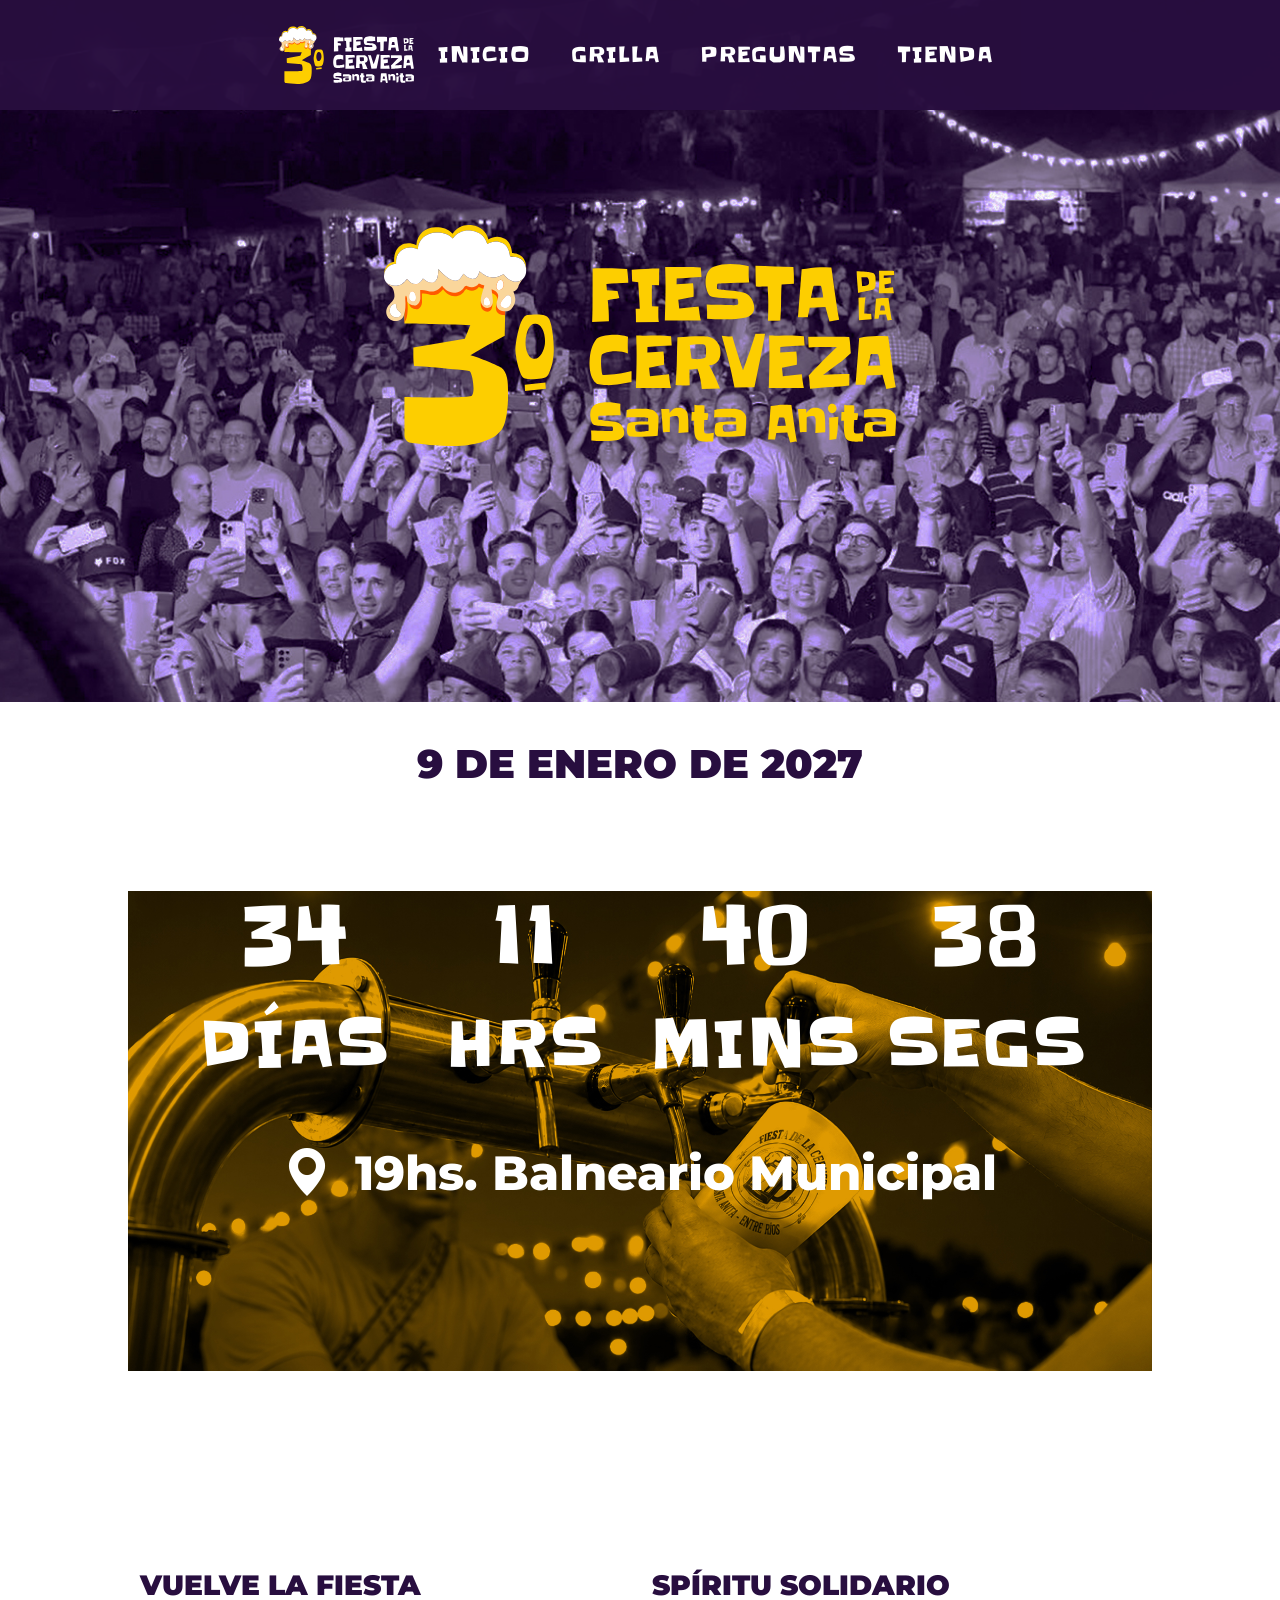
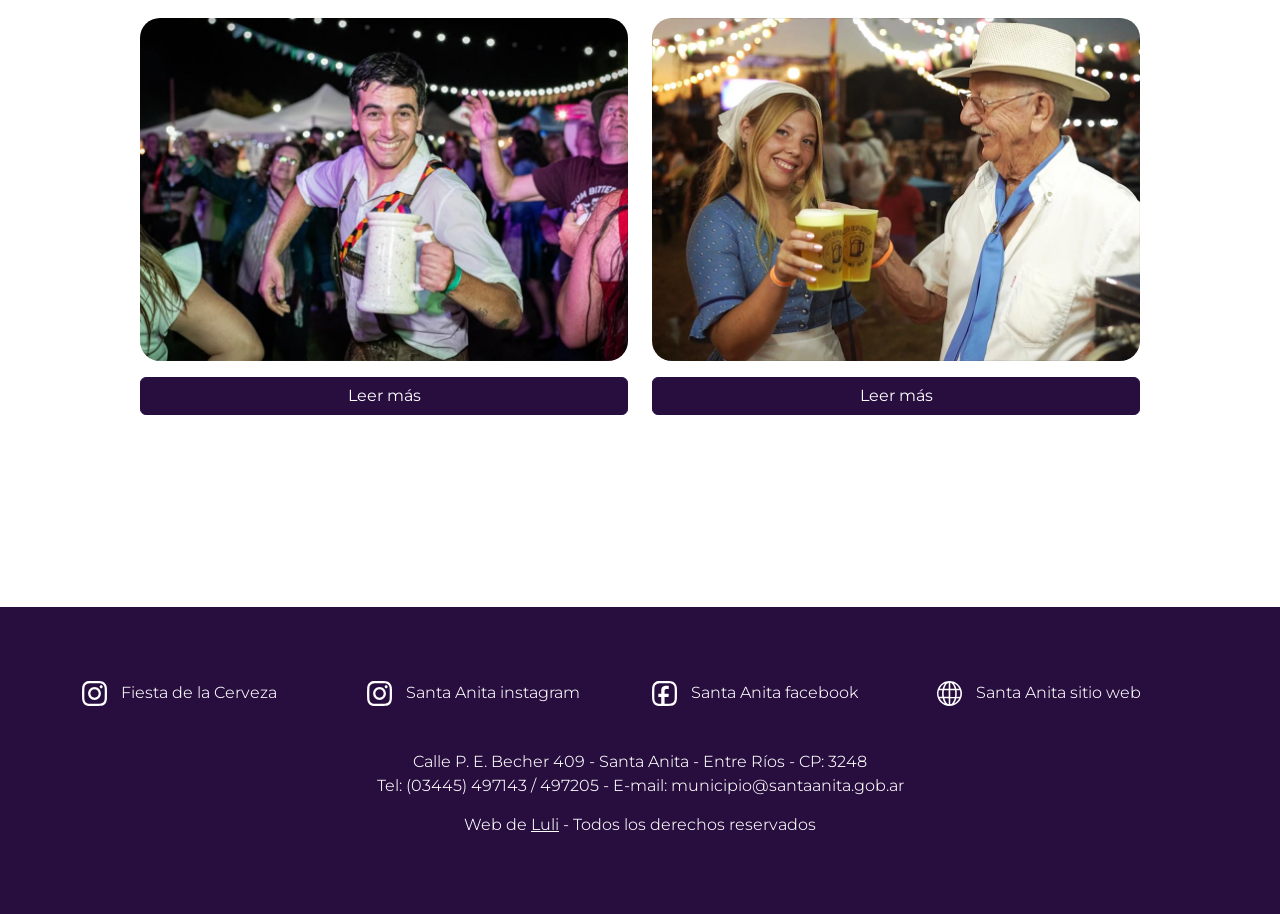
==== index.html @ 079d8801 "aaa" ====
<!DOCTYPE html>
<html lang="en">

<head>
    <meta charset="UTF-8">
    <meta name="viewport" content="width=device-width, initial-scale=1.0">
    <title>evento</title>

    <link href="https://cdn.jsdelivr.net/npm/bootstrap@5.0.2/dist/css/bootstrap.min.css" rel="stylesheet"
        integrity="sha384-EVSTQN3/azprG1Anm3QDgpJLIm9Nao0Yz1ztcQTwFspd3yD65VohhpuuCOmLASjC" crossorigin="anonymous">
    <link rel="stylesheet" href="https://cdn.jsdelivr.net/npm/bootstrap-icons@1.13.1/font/bootstrap-icons.min.css">

    <link rel="icon" href="./imagenes/3_cerveza.svg"> <!-- FAVICON -->
    <link rel="stylesheet" href="./global.css">
    <link rel="stylesheet" href="./index.css">

</head>

<body>
    <header>
        <nav class="navbar navbar-expand-lg">
            <div class="container">
                <!-- Logo -->
                <a class="navbar-brand" href="./index.html">
                    <img src="./imagenes/logo_mixto.svg" alt="Logo" width="135" class="img-fluid"></a>

                <!-- Botón hamburguesa -->
                <button class="navbar-toggler border-0 shadow-none" type="button" data-bs-toggle="collapse"
                    data-bs-target="#menuPrincipal" aria-controls="menuPrincipal" aria-expanded="false"
                    aria-label="Toggle navigation">
                    <i class="bi bi-list"></i>
                </button>

                <!-- Menú -->
                <div class="collapse navbar-collapse justify-content-end" id="menuPrincipal">
                    <ul class="navbar-nav gap-lg-4">
                        <li class="nav-item">
                            <a class="nav-link" href="./index.html">INICIO</a>
                        </li>
                        <li class="nav-item">
                            <a class="nav-link" href="./grilla.html">GRILLA</a>
                        </li>
                        <li class="nav-item">
                            <a class="nav-link" href="./preguntas.html">PREGUNTAS</a>
                        </li>
                        <li class="nav-item">
                            <a class="nav-link" href="./tienda.html">TIENDA</a>
                        </li>
                    </ul>
                </div>
            </div>
        </nav>
    </header>















    <!-- 


    <header>
        <a href="./index.html"><img width="135px" src="./imagenes/logo_mixto.svg" alt="logo"></a>
        <nav>
            <a href="./index.html">INICIO</a>
            <a href="./grilla.html">GRILLA</a>
            <a href="./preguntas.html">PREGUNTAS</a>
            <a href="./tienda.html">TIENDA</a>
        </nav>
    </header> -->

    <!-- ------------------------------------------------------------------------------ -->
    <!-- ------------------------------------------------------------------------------ -->

    <div class="hero"></div>
    <main>
        <img class="heroimg" src="./imagenes/logo_amarillo.svg" alt="logo">
        <h1 style="margin-bottom: 10%;">9 DE ENERO DE 2027</h1>


        <!-- ------------------------------------------------------------------------------ -->
        <img id="imgCuenta" src="./imagenes/amarillas/canillas_a.jpg" alt="canillas de cerveza">


        <!--         <div id="cuenta">
            <script>
                var countDownDate = new Date("Jan 9, 2027 19:00:00").getTime();
                // Update the count down every 1 second
                var x = setInterval(function () {
                    // Get today's date and time
                    var now = new Date().getTime();
                    // Find the distance between now and the count down date
                    var distance = countDownDate - now;

                    // Time calculations for days, hours, minutes and seconds
                    var days = Math.floor(distance / (1000 * 60 * 60 * 24));
                    var hours = Math.floor((distance % (1000 * 60 * 60 * 24)) / (1000 * 60 * 60));
                    var minutes = Math.floor((distance % (1000 * 60 * 60)) / (1000 * 60));
                    var seconds = Math.floor((distance % (1000 * 60)) / 1000);

                    // Display the result in the element with id="cuenta"
                    document.getElementById("cuenta").innerHTML =
    `<span>${days}</span>
     <span>${hours}</span>
     <span>${minutes}</span>
     <span>${seconds}</span>`;
                    /*                 document.getElementById("cuenta").innerHTML = days + " DÍAS" + hours + " HS"
                                        + minutes + " MINS" + seconds + " SEGS"; */

                    // If the count down is finished, write some text
                    if (distance < 0) {
                        clearInterval(x);
                        document.getElementById("cuenta").innerHTML = "TERMINÓ LA CUENTA REGRESIVA";
                    }
                }, 1000);
            </script>
        </div> -->
        <!--         <p id="dias">DÍAS HS MINS SEGS</p> -->
        <div id="cuenta"></div>

        <div id="dias">
            <span>DÍAS</span>
            <span>HRS</span>
            <span>MINS</span>
            <span>SEGS</span>
        </div>

        <script>
            var countDownDate = new Date("Jan 9, 2027 19:00:00").getTime();

            var x = setInterval(function () {

                var now = new Date().getTime();
                var distance = countDownDate - now;

                var days = Math.floor(distance / (1000 * 60 * 60 * 24));
                var hours = Math.floor((distance % (1000 * 60 * 60 * 24)) / (1000 * 60 * 60));
                var minutes = Math.floor((distance % (1000 * 60 * 60)) / (1000 * 60));
                var seconds = Math.floor((distance % (1000 * 60)) / 1000);

                document.getElementById("cuenta").innerHTML = `
            <span>${days}</span>
            <span>${hours}</span>
            <span>${minutes}</span>
            <span>${seconds}</span>
        `;

                if (distance < 0) {
                    clearInterval(x);
                    document.getElementById("cuenta").innerHTML =
                        "TERMINÓ LA CUENTA REGRESIVA";
                }

            }, 1000);
        </script>


        <div id="ubi"><a href="./preguntas.html"> <i class="bi bi-geo-alt-fill" width="50vw"
                    style="margin-right:10px;"></i>
                19hs. Balneario Municipal</a></div>

        <!-- ------------------------------------------------------------------------------ -->
        <section class="container" style="margin-top: 40vh;">
            <div class="row  justify-content-between">

                <div class="col-md-6">
                    <h3>VUELVE LA FIESTA</h3>
                    <div class="mt-3">
                        <img class="img-fluid" src="./imagenes/hombreChop.jpg" alt="señor con un chop">
                        <button type="button" class="btn btn-primary w-100 mt-3" data-bs-toggle="collapse"
                            data-bs-target="#texto">
                            Leer más
                        </button>
                        <div id="texto" class="collapse mt-3">
                            <p>Un evento que combinará artistas con variada gastronomía, paseo emprendedor,
                                actividades para niños y diferentes atractivos durante el día.
                                El evento contará también con la presencia de cerveceros artesanales de la región.
                                El público podrá disfrutar de una destacada grilla artística en una
                                velada que combinará música en vivo y tradición cervecera.</p>
                            <p>¡Vuelve por 3er año consecutivo una fiesta bien Alemana!</p>
                        </div>
                    </div>
                </div>


                <div class="col-md-6">
                    <h3>SPÍRITU SOLIDARIO</h3>
                    <div class="mt-3">
                        <img class="img-fluid" src="./imagenes/SantaAnitaCerveza.jpg" alt="familia feliz">
                        <button type="button" class="btn btn-primary w-100 mt-3" data-bs-toggle="collapse"
                            data-bs-target="#texto2">
                            Leer más
                        </button>
                        <div id="texto2" class="collapse mt-3">
                            <p>La venta de comidas y la cantina es a beneficio de las instituciones sin fines de lucro
                                de nuestro pueblo, las cuales se unen para trabajar juntos en cada evento.</p>
                            <p> Con cada compra vas a estar ayudando al Hogar, a los Bomberos Voluntarios, al
                                Centro Deportivo y a la comisión Fiesta de la Trilla. Además, el Paseo Emprendedor y
                                el sector de juegos también son parte del trabajo conjunto que el municipio realiza con
                                los emprendedores.</p>
                        </div>
                    </div>
                </div>

            </div>
        </section>


    </main>

    <!-- ------------------------------------------------------------------------------ -->
    <!-- ------------------------------------------------------------------------------ -->
    <footer>
        <div class="container mt-5">
            <div class="row  justify-content-between">
                <div class="col-md-3">
                    <a target="_blank"
                        href="https://www.instagram.com/fiestadelacerveza_santaanita?utm_source=ig_web_button_share_sheet&igsh=ZDNlZDc0MzIxNw==">
                        <img src="./icons/icon logo instagram.svg" width="25px" style="margin-right:10px;" alt="">
                        Fiesta de la Cerveza</a>
                </div>
                <div class="col-md-3">
                    <a target="_blank"
                        href="https://www.instagram.com/muni.santa.anita?utm_source=ig_web_button_share_sheet&igsh=ZDNlZDc0MzIxNw==">
                        <img src="./icons/icon logo instagram.svg" width="25px" style="margin-right:10px;" alt=""> Santa
                        Anita instagram</a>
                </div>
                <div class="col-md-3">
                    <a target="_blank"
                        href="https://www.facebook.com/people/Municipio-de-Santa-Anita/100064312250298/#"> <img
                            src="./icons/icon logo facebook.svg" width="25px" style="margin-right:10px;" alt="">
                        Santa Anita facebook</a>
                </div>
                <div class="col-md-3">
                    <a target="_blank" href="https://santaanita.gob.ar/inicio/principal"> <img
                            src="./icons/icon logo web.svg" width="25px" style="margin-right:10px;" alt=""> Santa
                        Anita sitio web</a>
                </div>
            </div>
        </div>

        <div class="container mt-5 mb-5">
            <div class="row  justify-content-between">
                <div class="col-md-12">
                    <p>Calle P. E. Becher 409 - Santa Anita - Entre Ríos - CP: 3248</p>
                    <p>Tel: (03445) 497143 / 497205 - E-mail: municipio@santaanita.gob.ar</p>

                    <p style="margin-top: 2%;">Web de <a target="_blank" style="text-decoration:underline;"
                            href="https://www.instagram.com/luli.u.png?utm_source=ig_web_button_share_sheet&igsh=ZDNlZDc0MzIxNw==">Luli</a>
                        - Todos los derechos reservados</p>
                </div>
            </div>
        </div>
    </footer>

    <script src="https://cdn.jsdelivr.net/npm/bootstrap@5.0.2/dist/js/bootstrap.bundle.min.js"
        integrity="sha384-MrcW6ZMFYlzcLA8Nl+NtUVF0sA7MsXsP1UyJoMp4YLEuNSfAP+JcXn/tWtIaxVXM"
        crossorigin="anonymous"></script>
</body>

</html>
---- global.css ----
/* 
9pt = 12px = 0.75rem
10.5pt = 14px = 0.875rem
12pt = 16px = 1rem
13.5pt = 18px = 1.125rem
15pt = 20px = 1.25rem
18pt = 24px = 1.5rem
24pt = 32px = 2rem
30pt = 40px = 2.5rem
 */

@font-face {
    font-family: 'Slackey';
    src: url(./Slackey-Regular.ttf);
}

@font-face {
    font-family: 'Montserrat';
    src: url(./Montserrat-VariableFont_wght.ttf);
}



* {
    padding: 0;
    margin: 0 auto;
    scroll-behavior: smooth;
}

body {
    background-color: #ffffff;
    background-blend-mode: darken;
    color: #280e3f;
    font-family: "Montserrat", sans-serif;
    font-optical-sizing: auto;
    font-weight: 350;
    font-style: normal;
    margin: 0;
    padding: 0;
}


/* ------------------------------------------------------------------------------------------- */
header {
    position: fixed;
    top: 0;
    left: 0;
    width: 100%;
    z-index: 1000;
    padding: 1% 0%;
    background-color: rgb(40, 14, 63, 0.98);
    display: flex;
    justify-content: space-between;


    img {
        border-radius: 0;
    }
}

.nav-link {
    color: #ffffff;
    font-size: 2rem;
    font-family: "Slackey", sans-serif;
    letter-spacing: 1px;
    font-size: 1.3rem;
    font-weight: 500;
    display: flex;
    justify-content: space-between;
    width: 100%;
}

.nav-link:hover {
    color: #fdce00;
    transform: translateY(-3px);
    transition: all 0.5s ease-in-out;
    cursor: hand;
}




a {
    text-decoration: none;
    color: #ffffff;
}

a:hover {
    color: #fdce00;
    transform: translateY(-3px);
    transition: all 0.5s ease-in-out;
    cursor: hand;
}

/* ------------------------------------------------------------------------------------------- */

main {
    margin: 0% 10%;
    font-size: 1.3rem;
    margin-top: 25vh;
}

@media screen {
    
}



.contenedor {
    display: flex;
    column-gap: 5%;
    justify-content: flex-start;
    align-items: flex-start;
    justify-content: space-between;
    align-items: start;
    margin: 10% 0%;
}

.contenido {
    width: 47%;
}

i {
    color: #ffffff;
    /* icons */
}

img {
    border-radius: 20px;
}



/* ------------------------------------------------------------------------------------------- */
/* CON AYUDA DE CHAT GPT */
h1 {
    font-size: 2.5rem;
    font-weight: 900;
    text-align: center;
    animation: estira 3s ease-in-out 0.8s 1 forwards;
}

@keyframes estira {
    0% {
        letter-spacing: 0vw;
    }

    50% {
        letter-spacing: 2.5vw;
        filter: blur(3px);
    }

    100% {
        letter-spacing: 0vw;
    }
}

h1:hover {
    animation: estiraHover 3s ease-in-out 1 forwards;
}

@keyframes estiraHover {
    0% {
        letter-spacing: 0vw;
    }

    50% {
        letter-spacing: 2.5vw;
        filter: blur(3px);
    }

    100% {
        letter-spacing: 0vw;
    }
}

/* ------------------------------------------------------------------------------------------- */

h2 {
    text-transform: uppercase;
    font-size: 2rem;
    font-weight: 900;
}

h3 {
    text-transform: uppercase;
    font-size: 1.75rem;
    font-weight: 900;
}



.hero {
    height: 78vh;

    background-image: url(./imagenes/fotoFiesta4.jpg);
    background-size: cover;
    background-position: center top;
    background-repeat: no-repeat;
    background-attachment: fixed;
    margin-bottom: 3%;
}



.heroimg {
    border-radius: 0%;
    position: absolute;
    top: 25vh;
    z-index: 900;
    width: 40vw;
    display: flex;
    margin: 0% 20%;
    filter: drop-shadow(0 10px 20px rgba(21, 6, 36, 0.99));

    -webkit-animation: heroimg 1s cubic-bezier(0.250, 0.460, 0.450, 0.940) both;
    animation: heroimg 1s cubic-bezier(0.250, 0.460, 0.450, 0.940) both;
}

/* ----------------------------------------------
 * Generated by Animista 
 * ----------------------------------------
 * animation scale-down-center
 * ----------------------------------------
 */
@-webkit-keyframes heroimg {
    0% {
        -webkit-transform: scale(2);
        transform: scale(2);
        opacity: 0;
        filter: blur(50px);
    }

    100% {
        -webkit-transform: scale(1);
        transform: scale(1);
        opacity: 1;
        filter: blur(0px);
    }
}

@keyframes heroimg {
    0% {
        -webkit-transform: scale(2);
        transform: scal(2);
        opacity: 0;
        filter: blur(50px);
    }

    100% {
        -webkit-transform: scale(1);
        transform: scale(1);
        opacity: 1;
        filter: blur(0px);
    }
}






:root {
    --bs-blue: #0d6efd;
    --bs-indigo: #6610f2;
    --bs-purple: #6f42c1;
    --bs-pink: #d63384;
    --bs-red: #dc3545;
    --bs-orange: #fd7e14;
    --bs-yellow: #ffc107;
    --bs-green: #198754;
    --bs-teal: #20c997;
    --bs-cyan: #0dcaf0;
    --bs-white: #fff;
    --bs-gray: #280e3f;
    --bs-gray-dark: #280e3f;
    --bs-primary: #280e3f;
    --bs-secondary: #280e3f;
    --bs-success: #198754;
    --bs-info: #0dcaf0;
    --bs-warning: #ffc107;
    --bs-danger: #dc3545;
    --bs-light: #f8f9fa;
    --bs-dark: #280e3f;
}


/* ------------------------------------------------------------------------------------------- */
footer {
    margin-top: 15%;
    padding: 2% 0%;
    background-color: #280e3f;
    color: #ffffff;
    font-size: 1rem;

    img {
        border-radius: 0;
    }

    p {
        text-align: center;
        line-height: 1;
        margin-bottom: 0.5rem;
    }
}



/* ------------------------------------------------------------------------------------------- */

/* -------------------------------------  MEDIA QUERY  --------------------------------------- */

/* ------------------------------------------------------------------------------------------- */


@media (max-width:480px) {
    h1 {
        font-size: 1rem;
    }

    main {
        margin: 0% 5%;
    }

    .heroimg {
        width: 70vw;
        margin: 0%;
    }

    .hero {
        margin-bottom: 5%;
    }

    .contenido {
        width: 100%;
    }

    .contenedor {
        display: block;
    }
}
---- index.css ----
header {
    margin: 0%;
}

main {
    margin-top: 0vh;
}


.btn {
    color: #ffffff;
    background-color: #280e3f;
}

.btn-primary {
    color: #ffffff;
    background-color: #280e3f;
    border-color: #280e3f;
}

/* 

#cuenta {
    z-index: 1000;
    display: flex;
    justify-content: center;
    margin-top: -50vh;
    font-weight: 500;
    font-family: "Slackey", sans-serif;
    letter-spacing: 1px;
        word-spacing: 200%;
    font-size: 4rem;
    color: #ffffff;
}

#dias {
    z-index: 1000;
    display: flex;
    justify-content: center;
    font-weight: 500;
    font-family: "Slackey", sans-serif;
    letter-spacing: 1px;
    font-size: 4rem;
    color: #ffffff;
    word-spacing: 100%;
}
 */
#cuenta,
#dias {
    width: 90%;
    margin: 0 auto;
    display: flex;
    justify-content: space-evenly;
    text-align: center;
    color: white;
    z-index: 1000;
}

#cuenta {
    margin-top: -55vh;
    font-family: "Slackey", sans-serif;
    font-size: 5rem;
    letter-spacing: 1px;
}

#dias {
    font-family: "Slackey", sans-serif;
    font-size: 4rem;
    letter-spacing: 1px;
}

#cuenta span,
#dias span {
    width: 25%;
    display: inline-block;
    text-align: center;
}





#ubi {
    margin-top: 5vh;
    z-index: 1000;
    display: flex;
    font-size: 3rem;
    font-weight: 800;
    color: #ffffff;
}

#ubi a:hover {
    color: #ffffff;
    transform: translateY(0px);
    transition: all 0.5s ease-in-out;
    cursor: hand;

    filter: drop-shadow(0 0 3px #fdad00) drop-shadow(0 0 7px #fdad00);
}







#imgCuenta {
    z-index: 900;

    margin: 0% 0%;
    width: 80vw;
    border-radius: 0%;
}
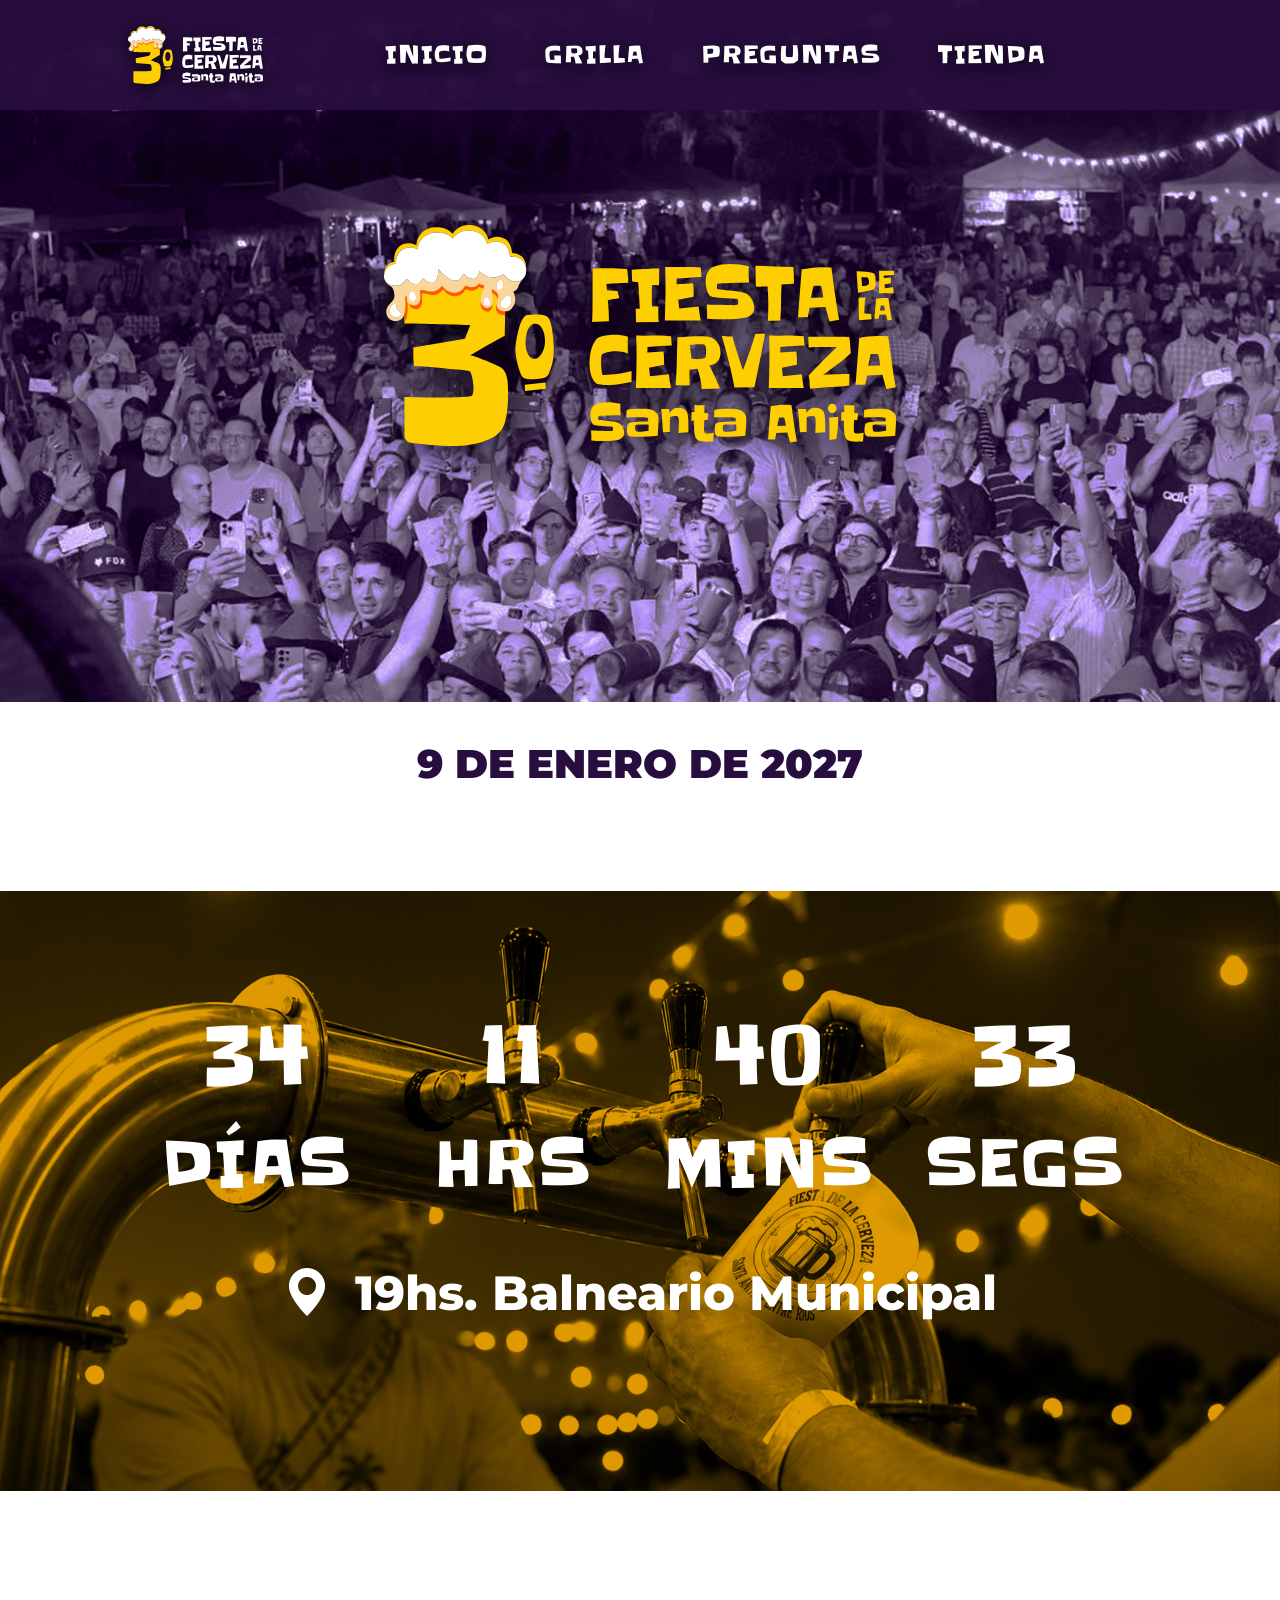
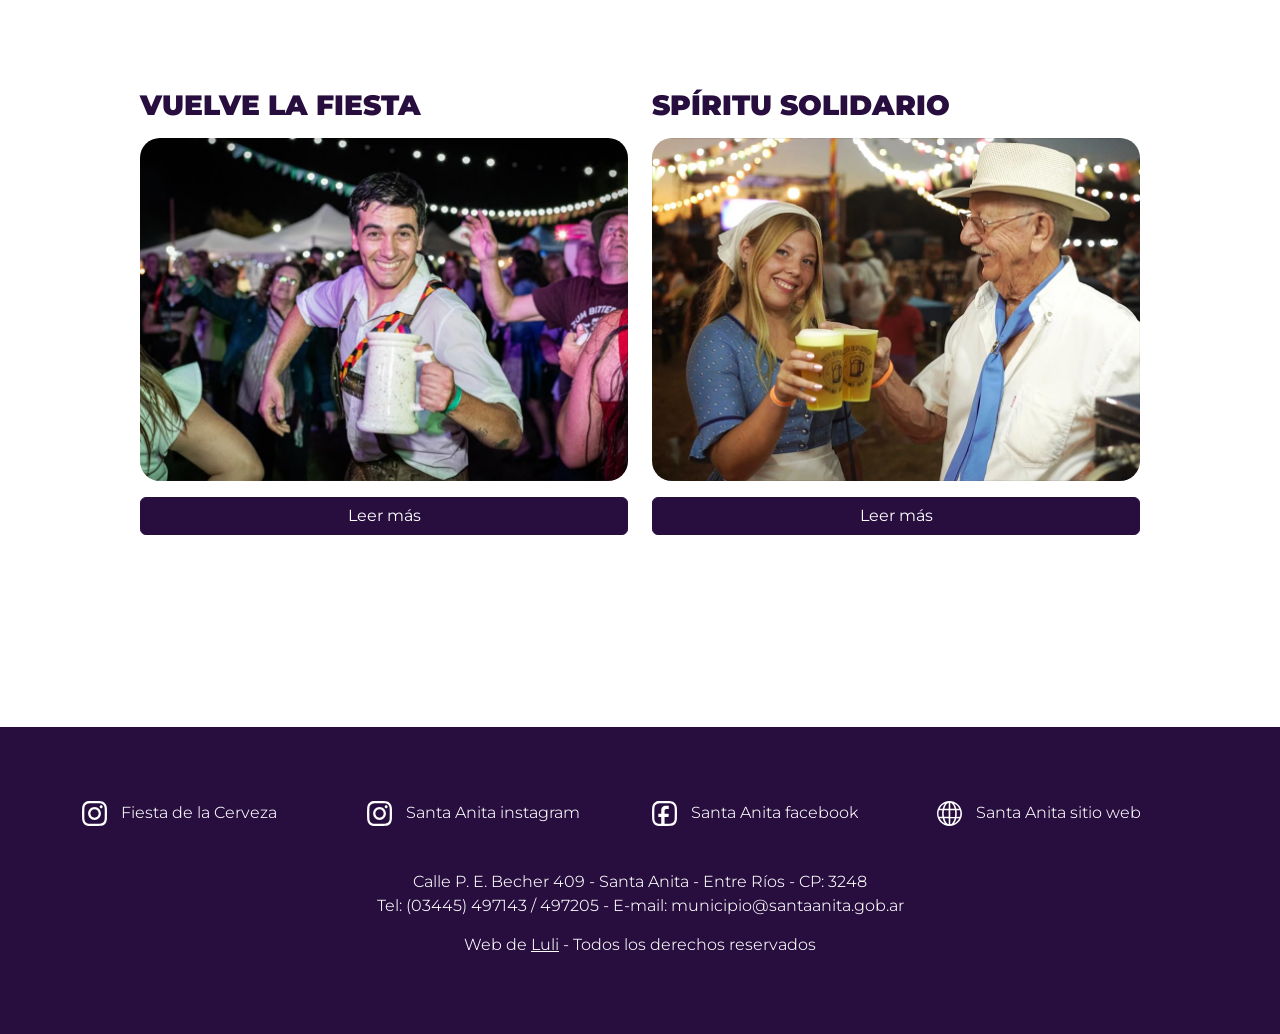
==== commit 9d5d2063: "AA" ====
--- a/index.html
+++ b/index.html
@@ -19,10 +19,11 @@
 <body>
     <header>
         <nav class="navbar navbar-expand-lg">
-            <div class="container">
+            <div class="container-fluid">
                 <!-- Logo -->
                 <a class="navbar-brand" href="./index.html">
-                    <img src="./imagenes/logo_mixto.svg" alt="Logo" width="135" class="img-fluid"></a>
+                    <img src="./imagenes/logo_mixto.svg" alt="Logo" width="135" class="img-fluid">
+                </a>
 
                 <!-- Botón hamburguesa -->
                 <button class="navbar-toggler border-0 shadow-none" type="button" data-bs-toggle="collapse"
@@ -33,7 +34,7 @@
 
                 <!-- Menú -->
                 <div class="collapse navbar-collapse justify-content-end" id="menuPrincipal">
-                    <ul class="navbar-nav gap-lg-4">
+                    <ul class="navbar-nav">
                         <li class="nav-item">
                             <a class="nav-link" href="./index.html">INICIO</a>
                         </li>
@@ -51,6 +52,42 @@
             </div>
         </nav>
     </header>
+
+
+    <!--     <header>
+        <nav class="navbar navbar-expand-lg">
+            <div class="container-fluid">
+                 Logo 
+                <a class="navbar-brand" href="./index.html">
+                    <img src="./imagenes/logo_mixto.svg" alt="Logo" width="135" class="img-fluid"></a>
+
+                Botón hamburguesa
+                <button class="navbar-toggler border-0 shadow-none" type="button" data-bs-toggle="collapse"
+                    data-bs-target="#menuPrincipal" aria-controls="menuPrincipal" aria-expanded="false"
+                    aria-label="Toggle navigation">
+                    <i class="bi bi-list"></i>
+                </button>
+
+                 Menú 
+                <div class="collapse navbar-collapse justify-content-end" id="menuPrincipal">
+                    <ul class="navbar-nav gap-lg-4">
+                        <li class="nav-item">
+                            <a class="nav-link" href="./index.html">INICIO</a>
+                        </li>
+                        <li class="nav-item">
+                            <a class="nav-link" href="./grilla.html">GRILLA</a>
+                        </li>
+                        <li class="nav-item">
+                            <a class="nav-link" href="./preguntas.html">PREGUNTAS</a>
+                        </li>
+                        <li class="nav-item">
+                            <a class="nav-link" href="./tienda.html">TIENDA</a>
+                        </li>
+                    </ul>
+                </div>
+            </div>
+        </nav>
+    </header> -->
 
 
 
--- a/global.css
+++ b/global.css
@@ -20,6 +20,11 @@
 }
 
 
+main {
+    margin: 0% 10%;
+    font-size: 1.3rem;
+}
+
 
 * {
     padding: 0;
@@ -47,35 +52,45 @@
     left: 0;
     width: 100%;
     z-index: 1000;
-    padding: 1% 0%;
+    padding: 1% 10%;
     background-color: rgb(40, 14, 63, 0.98);
+}
+
+.container-fluid {
+    margin: 0; /* sin margen propio, ya lo da el header */
+    padding: 0;
+    width: 100%;
+    max-width: 100%;
+}
+
+
+.navbar-brand img {
+    border-radius: 0;
+    filter: drop-shadow(0 5px 10px rgb(8, 2, 14));
+}
+
+.navbar-nav {
     display: flex;
-    justify-content: space-between;
-
-
-    img {
-        border-radius: 0;
-    }
+    align-items: center;
+    gap: 2.5rem;
 }
 
 .nav-link {
     color: #ffffff;
-    font-size: 2rem;
     font-family: "Slackey", sans-serif;
+    filter: drop-shadow(0 5px 10px rgb(8, 2, 14));
     letter-spacing: 1px;
-    font-size: 1.3rem;
+    font-size: 1.5rem;
     font-weight: 500;
-    display: flex;
-    justify-content: space-between;
-    width: 100%;
 }
 
 .nav-link:hover {
     color: #fdce00;
     transform: translateY(-3px);
     transition: all 0.5s ease-in-out;
-    cursor: hand;
-}
+    cursor: pointer;
+}
+
 
 
 
@@ -93,16 +108,6 @@
 }
 
 /* ------------------------------------------------------------------------------------------- */
-
-main {
-    margin: 0% 10%;
-    font-size: 1.3rem;
-    margin-top: 25vh;
-}
-
-@media screen {
-    
-}
 
 
 
@@ -180,6 +185,7 @@
     text-transform: uppercase;
     font-size: 2rem;
     font-weight: 900;
+    margin-top: 25vh;
 }
 
 h3 {
@@ -207,11 +213,9 @@
     border-radius: 0%;
     position: absolute;
     top: 25vh;
-    z-index: 900;
+    z-index: 800;
     width: 40vw;
-    display: flex;
     margin: 0% 20%;
-    filter: drop-shadow(0 10px 20px rgba(21, 6, 36, 0.99));
 
     -webkit-animation: heroimg 1s cubic-bezier(0.250, 0.460, 0.450, 0.940) both;
     animation: heroimg 1s cubic-bezier(0.250, 0.460, 0.450, 0.940) both;
@@ -235,14 +239,14 @@
         -webkit-transform: scale(1);
         transform: scale(1);
         opacity: 1;
-        filter: blur(0px);
+        filter: blur(0px) drop-shadow(0 10px 20px rgb(8, 2, 14));
     }
 }
 
 @keyframes heroimg {
     0% {
         -webkit-transform: scale(2);
-        transform: scal(2);
+        transform: scale(2);
         opacity: 0;
         filter: blur(50px);
     }
@@ -251,11 +255,9 @@
         -webkit-transform: scale(1);
         transform: scale(1);
         opacity: 1;
-        filter: blur(0px);
-    }
-}
-
-
+        filter: blur(0px) drop-shadow(0 10px 20px rgb(8, 2, 14));
+    }
+}
 
 
 
--- a/index.css
+++ b/index.css
@@ -47,7 +47,6 @@
  */
 #cuenta,
 #dias {
-    width: 90%;
     margin: 0 auto;
     display: flex;
     justify-content: space-evenly;
@@ -102,12 +101,33 @@
 
 
 
-
-
 #imgCuenta {
     z-index: 900;
+    max-width: 100vw;
+    margin-left: calc(50% - 50vw) !important;
+    margin-right: calc(50% - 50vw) !important;
+    margin-top: 0;
+    margin-bottom: 0;
+    border-radius: 0;
+    display: block;
 
-    margin: 0% 0%;
-    width: 80vw;
-    border-radius: 0%;
+    overflow-x: hidden;
+}
+
+.btnbtn-primary:hover {
+    box-shadow: inset 0 0 0 .25rem rgb(253, 173, 0, .3);
+}
+
+.btn-primary[aria-expanded="true"] {
+    color: #ffffff;
+    background-color: #fdad00;
+    border-color: #fdad00;
+}
+
+.btn-check:focus+.btn-primary,
+.btn-primary:focus {
+    color: #ffffff;
+    background-color: #fdad00;
+    border-color: #fdad00;
+    box-shadow: 0 0 0 .25rem rgb(253, 173, 0, .3);
 }
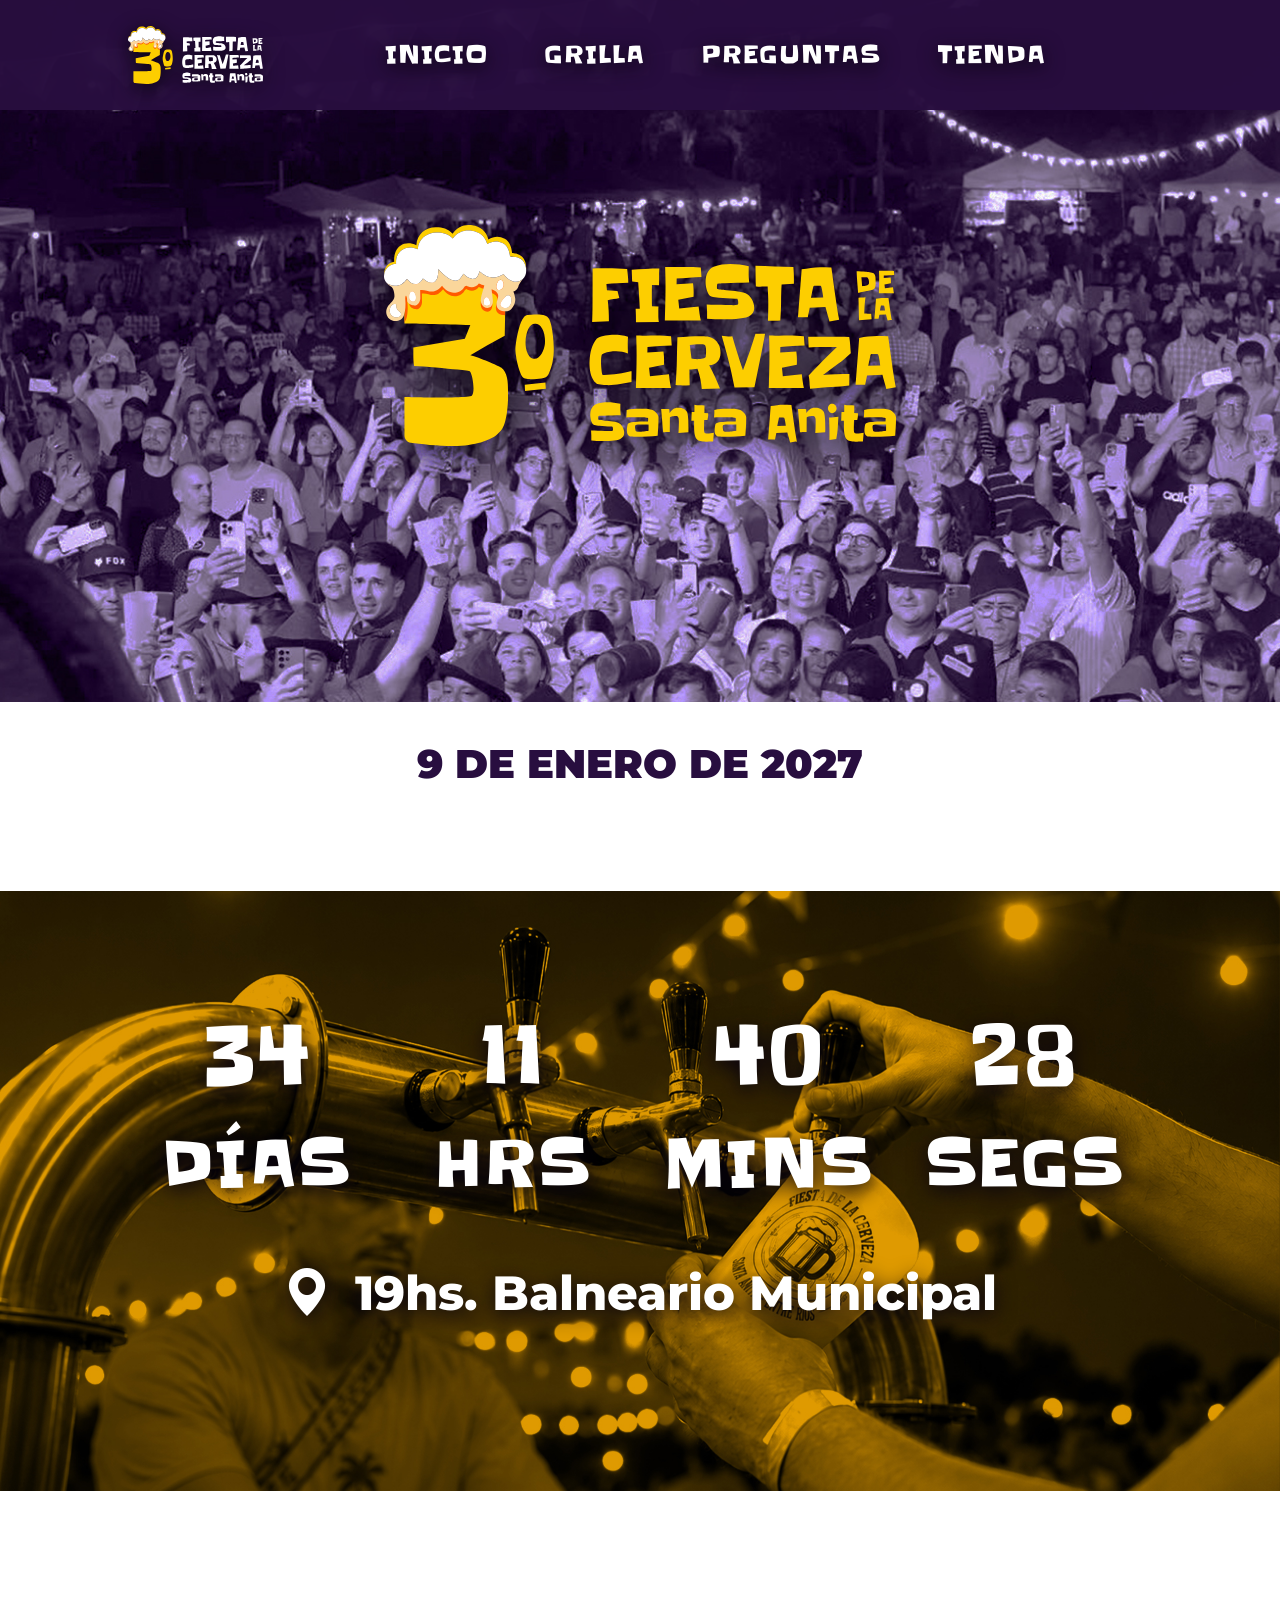
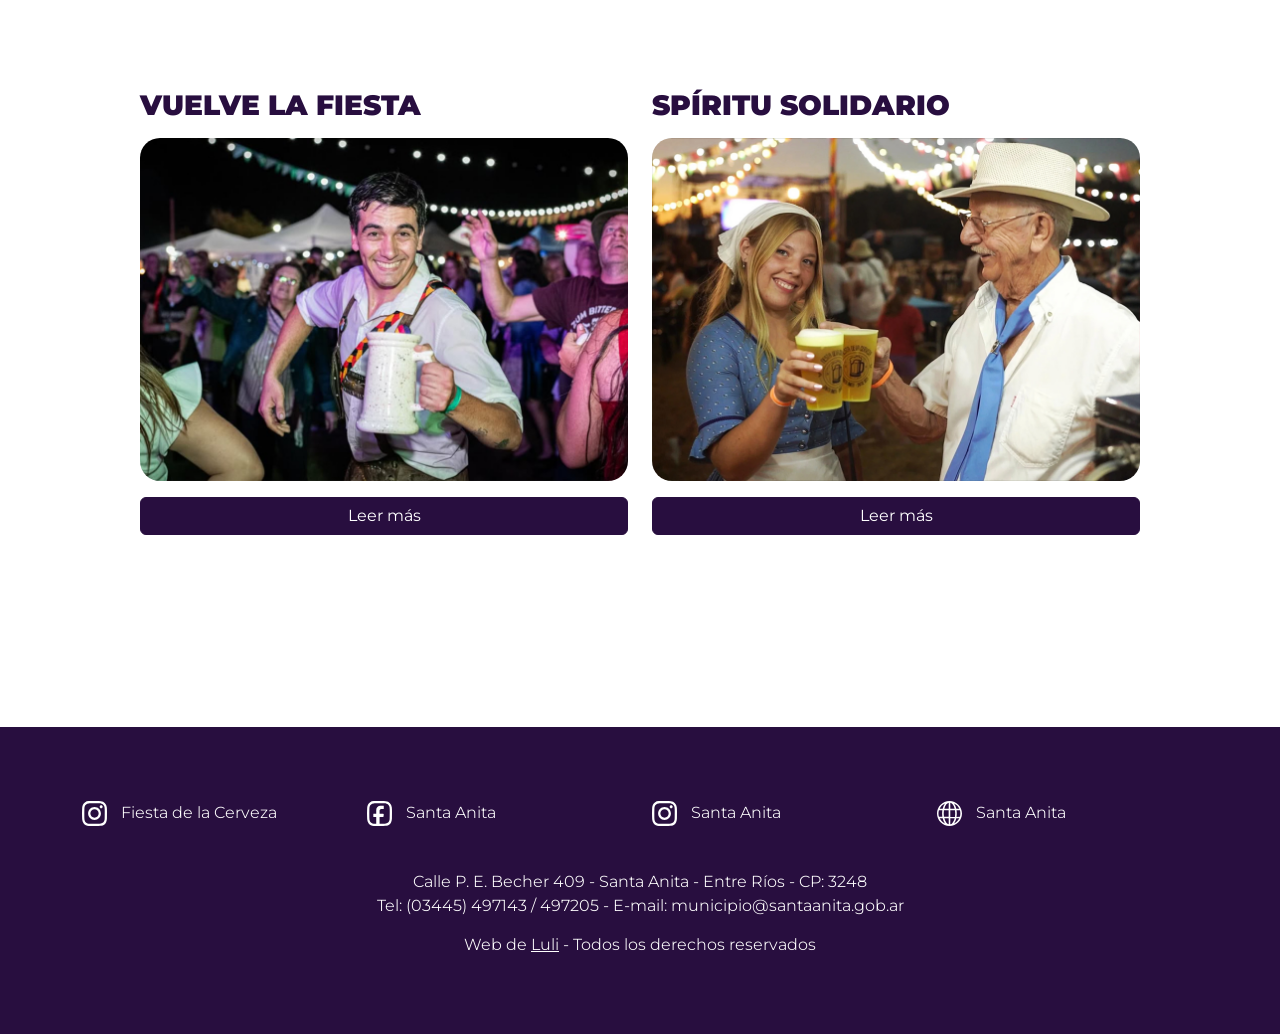
==== commit b0c18f3a: "AA" ====
--- a/index.html
+++ b/index.html
@@ -52,69 +52,6 @@
             </div>
         </nav>
     </header>
-
-
-    <!--     <header>
-        <nav class="navbar navbar-expand-lg">
-            <div class="container-fluid">
-                 Logo 
-                <a class="navbar-brand" href="./index.html">
-                    <img src="./imagenes/logo_mixto.svg" alt="Logo" width="135" class="img-fluid"></a>
-
-                Botón hamburguesa
-                <button class="navbar-toggler border-0 shadow-none" type="button" data-bs-toggle="collapse"
-                    data-bs-target="#menuPrincipal" aria-controls="menuPrincipal" aria-expanded="false"
-                    aria-label="Toggle navigation">
-                    <i class="bi bi-list"></i>
-                </button>
-
-                 Menú 
-                <div class="collapse navbar-collapse justify-content-end" id="menuPrincipal">
-                    <ul class="navbar-nav gap-lg-4">
-                        <li class="nav-item">
-                            <a class="nav-link" href="./index.html">INICIO</a>
-                        </li>
-                        <li class="nav-item">
-                            <a class="nav-link" href="./grilla.html">GRILLA</a>
-                        </li>
-                        <li class="nav-item">
-                            <a class="nav-link" href="./preguntas.html">PREGUNTAS</a>
-                        </li>
-                        <li class="nav-item">
-                            <a class="nav-link" href="./tienda.html">TIENDA</a>
-                        </li>
-                    </ul>
-                </div>
-            </div>
-        </nav>
-    </header> -->
-
-
-
-
-
-
-
-
-
-
-
-
-
-
-
-    <!-- 
-
-
-    <header>
-        <a href="./index.html"><img width="135px" src="./imagenes/logo_mixto.svg" alt="logo"></a>
-        <nav>
-            <a href="./index.html">INICIO</a>
-            <a href="./grilla.html">GRILLA</a>
-            <a href="./preguntas.html">PREGUNTAS</a>
-            <a href="./tienda.html">TIENDA</a>
-        </nav>
-    </header> -->
 
     <!-- ------------------------------------------------------------------------------ -->
     <!-- ------------------------------------------------------------------------------ -->
@@ -258,47 +195,47 @@
     <!-- ------------------------------------------------------------------------------ -->
     <!-- ------------------------------------------------------------------------------ -->
     <footer>
-        <div class="container mt-5">
-            <div class="row  justify-content-between">
-                <div class="col-md-3">
-                    <a target="_blank"
-                        href="https://www.instagram.com/fiestadelacerveza_santaanita?utm_source=ig_web_button_share_sheet&igsh=ZDNlZDc0MzIxNw==">
-                        <img src="./icons/icon logo instagram.svg" width="25px" style="margin-right:10px;" alt="">
-                        Fiesta de la Cerveza</a>
-                </div>
-                <div class="col-md-3">
-                    <a target="_blank"
-                        href="https://www.instagram.com/muni.santa.anita?utm_source=ig_web_button_share_sheet&igsh=ZDNlZDc0MzIxNw==">
-                        <img src="./icons/icon logo instagram.svg" width="25px" style="margin-right:10px;" alt=""> Santa
-                        Anita instagram</a>
-                </div>
-                <div class="col-md-3">
-                    <a target="_blank"
-                        href="https://www.facebook.com/people/Municipio-de-Santa-Anita/100064312250298/#"> <img
-                            src="./icons/icon logo facebook.svg" width="25px" style="margin-right:10px;" alt="">
-                        Santa Anita facebook</a>
-                </div>
-                <div class="col-md-3">
-                    <a target="_blank" href="https://santaanita.gob.ar/inicio/principal"> <img
-                            src="./icons/icon logo web.svg" width="25px" style="margin-right:10px;" alt=""> Santa
-                        Anita sitio web</a>
-                </div>
+    <div class="container mt-5">
+        <div class="row justify-content-between gy-4">
+            <div class="col-6 col-md-3">
+                <a target="_blank"
+                    href="https://www.instagram.com/fiestadelacerveza_santaanita?utm_source=ig_web_button_share_sheet&igsh=ZDNlZDc0MzIxNw==">
+                    <img src="./icons/icon logo instagram.svg" width="25px" style="margin-right:10px;" alt="">
+                    Fiesta de la Cerveza</a>
+            </div>
+            <div class="col-6 col-md-3">
+                <a target="_blank"
+                    href="https://www.facebook.com/people/Municipio-de-Santa-Anita/100064312250298/#"> <img
+                        src="./icons/icon logo facebook.svg" width="25px" style="margin-right:10px;" alt="">
+                    Santa Anita</a>
+            </div>
+            <div class="col-6 col-md-3">
+                <a target="_blank"
+                    href="https://www.instagram.com/muni.santa.anita?utm_source=ig_web_button_share_sheet&igsh=ZDNlZDc0MzIxNw==">
+                    <img src="./icons/icon logo instagram.svg" width="25px" style="margin-right:10px;" alt=""> Santa
+                    Anita</a>
+            </div>
+            <div class="col-6 col-md-3">
+                <a target="_blank" href="https://santaanita.gob.ar/inicio/principal"> <img
+                        src="./icons/icon logo web.svg" width="25px" style="margin-right:10px;" alt=""> Santa
+                    Anita</a>
             </div>
         </div>
-
-        <div class="container mt-5 mb-5">
-            <div class="row  justify-content-between">
-                <div class="col-md-12">
-                    <p>Calle P. E. Becher 409 - Santa Anita - Entre Ríos - CP: 3248</p>
-                    <p>Tel: (03445) 497143 / 497205 - E-mail: municipio@santaanita.gob.ar</p>
-
-                    <p style="margin-top: 2%;">Web de <a target="_blank" style="text-decoration:underline;"
-                            href="https://www.instagram.com/luli.u.png?utm_source=ig_web_button_share_sheet&igsh=ZDNlZDc0MzIxNw==">Luli</a>
-                        - Todos los derechos reservados</p>
-                </div>
+    </div>
+
+    <div class="container mt-5 mb-5">
+        <div class="row justify-content-between">
+            <div class="col-md-12 text-center text-md-start">
+                <p>Calle P. E. Becher 409 - Santa Anita - Entre Ríos - CP: 3248</p>
+                <p>Tel: (03445) 497143 / 497205 - E-mail: municipio@santaanita.gob.ar</p>
+
+                <p style="margin-top: 2%;">Web de <a target="_blank" style="text-decoration:underline;"
+                        href="https://www.instagram.com/luli.u.png?utm_source=ig_web_button_share_sheet&igsh=ZDNlZDc0MzIxNw==">Luli</a>
+                    - Todos los derechos reservados</p>
             </div>
         </div>
-    </footer>
+    </div>
+</footer>
 
     <script src="https://cdn.jsdelivr.net/npm/bootstrap@5.0.2/dist/js/bootstrap.bundle.min.js"
         integrity="sha384-MrcW6ZMFYlzcLA8Nl+NtUVF0sA7MsXsP1UyJoMp4YLEuNSfAP+JcXn/tWtIaxVXM"
--- a/global.css
+++ b/global.css
@@ -261,32 +261,6 @@
 
 
 
-
-:root {
-    --bs-blue: #0d6efd;
-    --bs-indigo: #6610f2;
-    --bs-purple: #6f42c1;
-    --bs-pink: #d63384;
-    --bs-red: #dc3545;
-    --bs-orange: #fd7e14;
-    --bs-yellow: #ffc107;
-    --bs-green: #198754;
-    --bs-teal: #20c997;
-    --bs-cyan: #0dcaf0;
-    --bs-white: #fff;
-    --bs-gray: #280e3f;
-    --bs-gray-dark: #280e3f;
-    --bs-primary: #280e3f;
-    --bs-secondary: #280e3f;
-    --bs-success: #198754;
-    --bs-info: #0dcaf0;
-    --bs-warning: #ffc107;
-    --bs-danger: #dc3545;
-    --bs-light: #f8f9fa;
-    --bs-dark: #280e3f;
-}
-
-
 /* ------------------------------------------------------------------------------------------- */
 footer {
     margin-top: 15%;
@@ -340,4 +314,45 @@
     .contenedor {
         display: block;
     }
+}
+
+/* ------------------------------------------------------------------------------------------- */
+
+/* ------------------------------------------------------------------------------------------- */
+
+/* ------------------------------------------------------------------------------------------- */
+
+
+/* ------------------------------------------------------------------------------------------- */
+
+/* --------------------------          MEDIA QUERIES        ---------------------------------- */
+
+/* ------------------------------------------------------------------------------------------- */
+
+/* ------------------------------------------------------------------------------------------- */
+
+/* ------------------------------------------------------------------------------------------- */
+
+/* ------------------------------------------------------------------------------------------- */
+
+@media screen and (max-width: 1200px) {
+
+}
+
+/* ------------------------------------------------------------------------------------------- */
+
+@media screen and (max-width: 993px) {
+
+}
+
+/* ------------------------------------------------------------------------------------------- */
+
+@media screen and (max-width: 769px) {
+
+}
+
+/* ------------------------------------------------------------------------------------------- */
+
+@media screen and (max-width: 577px) {
+
 }
--- a/index.css
+++ b/index.css
@@ -18,33 +18,9 @@
     border-color: #280e3f;
 }
 
-/* 
-
-#cuenta {
-    z-index: 1000;
-    display: flex;
-    justify-content: center;
-    margin-top: -50vh;
-    font-weight: 500;
-    font-family: "Slackey", sans-serif;
-    letter-spacing: 1px;
-        word-spacing: 200%;
-    font-size: 4rem;
-    color: #ffffff;
-}
-
-#dias {
-    z-index: 1000;
-    display: flex;
-    justify-content: center;
-    font-weight: 500;
-    font-family: "Slackey", sans-serif;
-    letter-spacing: 1px;
-    font-size: 4rem;
-    color: #ffffff;
-    word-spacing: 100%;
-}
- */
+
+
+
 #cuenta,
 #dias {
     margin: 0 auto;
@@ -73,6 +49,7 @@
     width: 25%;
     display: inline-block;
     text-align: center;
+        filter: drop-shadow(0 5px 10px rgb(8, 2, 14));
 }
 
 
@@ -86,6 +63,7 @@
     font-size: 3rem;
     font-weight: 800;
     color: #ffffff;
+        filter: drop-shadow(0 5px 10px rgb(8, 2, 14));
 }
 
 #ubi a:hover {
@@ -96,7 +74,6 @@
 
     filter: drop-shadow(0 0 3px #fdad00) drop-shadow(0 0 7px #fdad00);
 }
-
 
 
 
@@ -130,4 +107,97 @@
     background-color: #fdad00;
     border-color: #fdad00;
     box-shadow: 0 0 0 .25rem rgb(253, 173, 0, .3);
+}
+
+
+
+
+/* ------------------------------------------------------------------------------------------- */
+
+/* ------------------------------------------------------------------------------------------- */
+
+/* ------------------------------------------------------------------------------------------- */
+
+
+/* ------------------------------------------------------------------------------------------- */
+
+/* --------------------------          MEDIA QUERIES        ---------------------------------- */
+
+/* ------------------------------------------------------------------------------------------- */
+
+/* ------------------------------------------------------------------------------------------- */
+
+/* ------------------------------------------------------------------------------------------- */
+
+/* ------------------------------------------------------------------------------------------- */
+
+@media screen and (max-width: 1200px) {
+   #ubi {
+    font-size: 2.5rem;
+   } 
+   
+#cuenta {
+    font-size: 4.5rem;
+    margin-top: -45vh;
+}
+
+#dias {
+    font-size: 3.5rem;
+}
+}
+
+/* ------------------------------------------------------------------------------------------- */
+
+@media screen and (max-width: 993px) {
+   #ubi {
+    font-size: 1.8rem;
+   } 
+   
+#cuenta {
+    font-size: 3.8rem;
+    margin-top: -40vh;
+}
+
+#dias {
+    font-size: 2.8rem;
+}
+}
+
+/* ------------------------------------------------------------------------------------------- */
+
+@media screen and (max-width: 769px) {
+   #ubi {
+    font-size: 1.3rem;
+   } 
+   
+#cuenta {
+    font-size: 3.3rem;
+    margin-top: -30vh;
+}
+
+#dias {
+    font-size: 2.3rem;
+}
+}
+
+/* ------------------------------------------------------------------------------------------- */
+
+@media screen and (max-width: 577px) {
+   #ubi {
+    font-size: 1rem;
+   } 
+   
+#cuenta {
+    font-size: 2.5rem;
+    margin-top: -25vh;
+}
+
+#dias {
+    font-size: 1.5rem;
+}
+
+/* #imgCuenta {
+    min-width: 150vw;
+    overflow: hidden;
+} */
 }
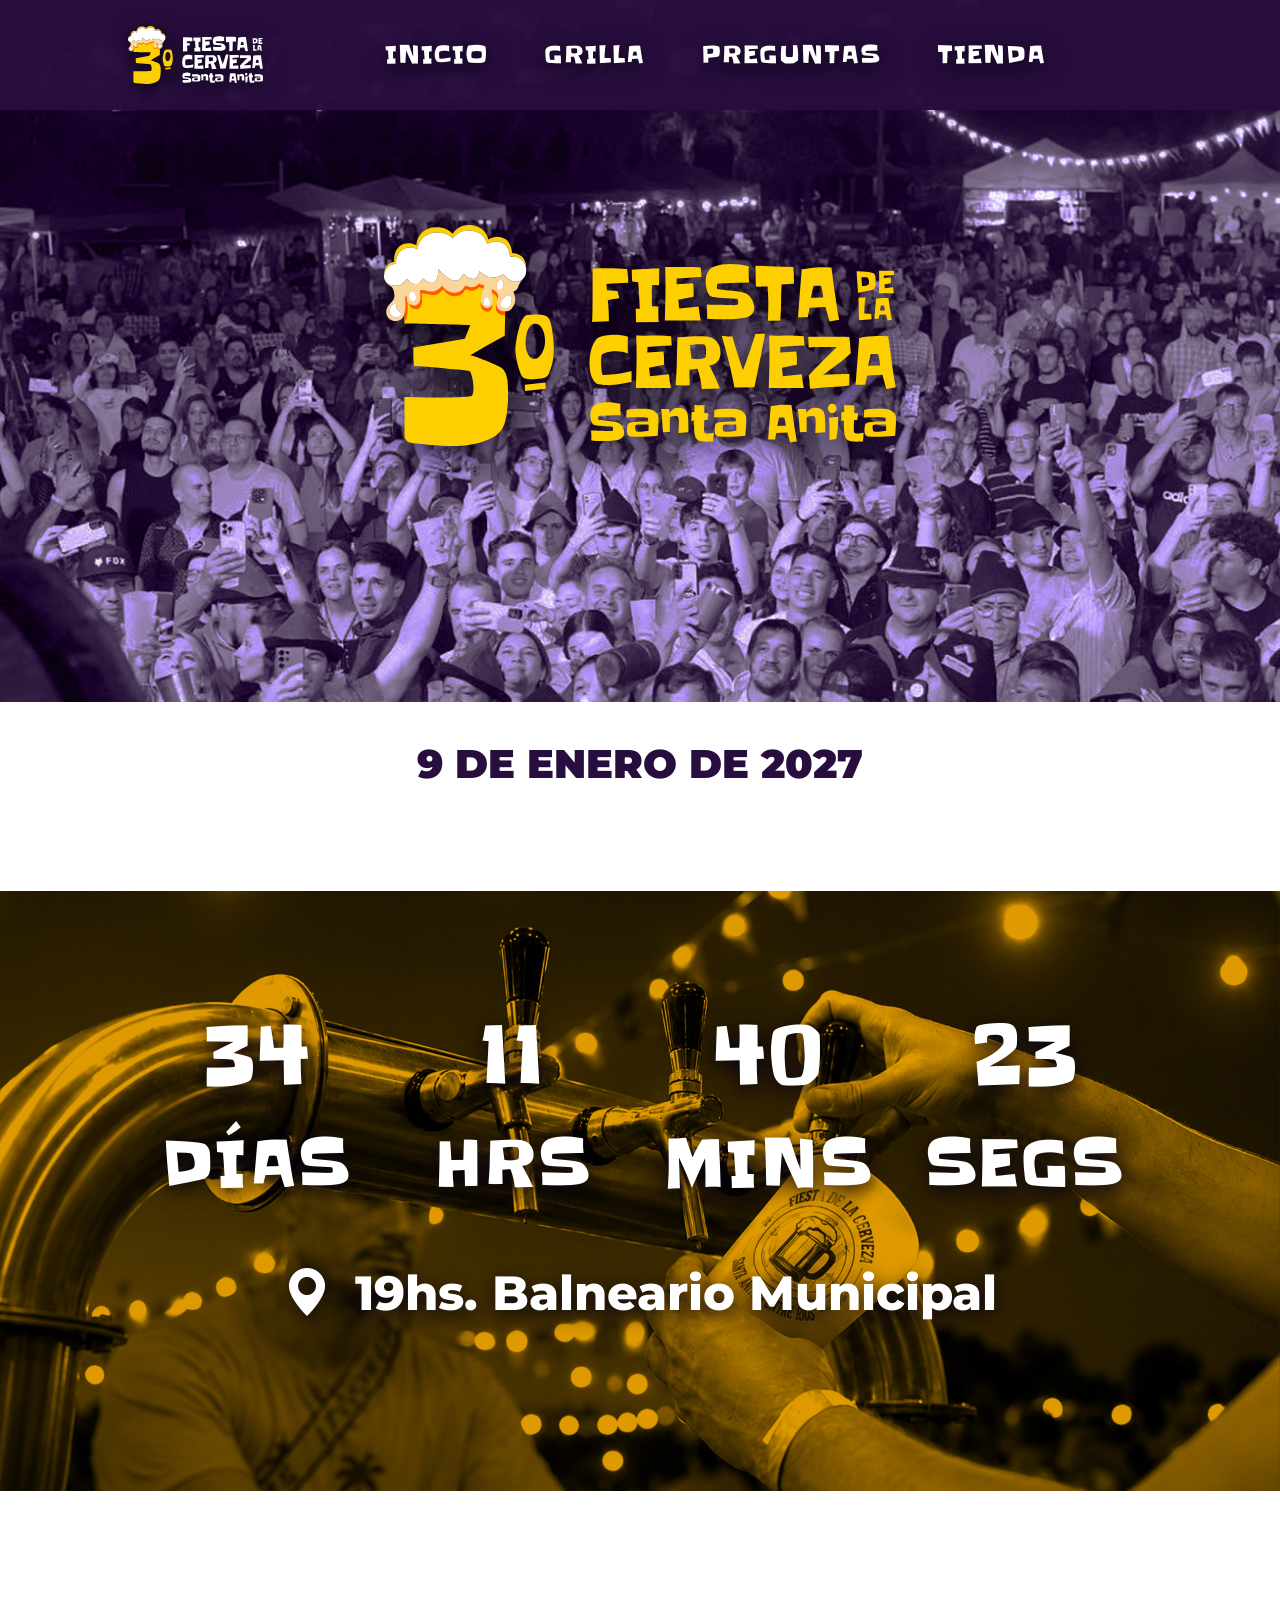
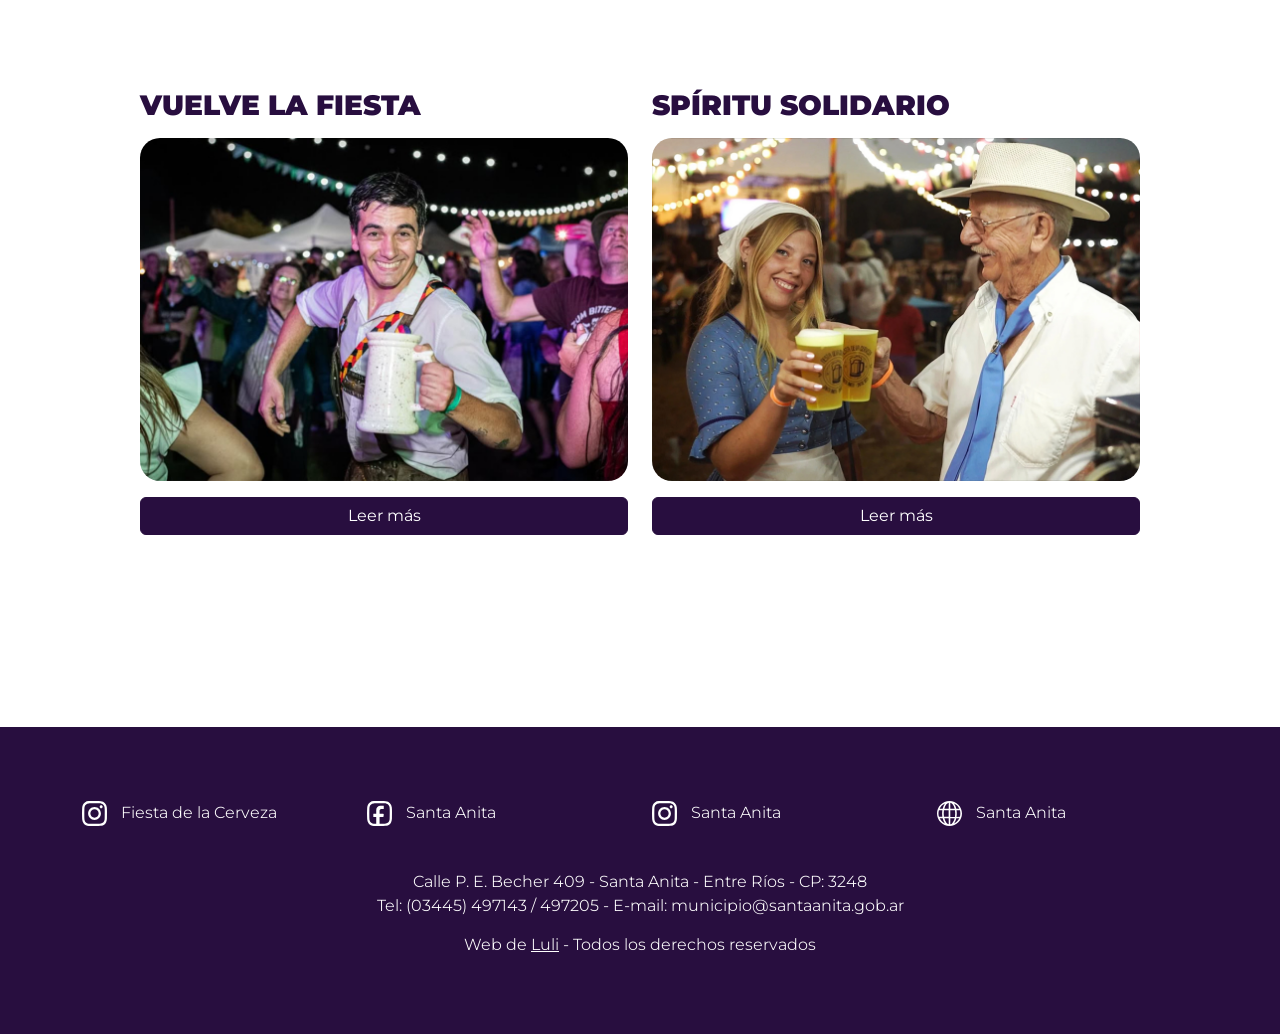
==== commit 3243342a: "aaaaaaaaa" ====
--- a/index.html
+++ b/index.html
@@ -195,47 +195,47 @@
     <!-- ------------------------------------------------------------------------------ -->
     <!-- ------------------------------------------------------------------------------ -->
     <footer>
-    <div class="container mt-5">
-        <div class="row justify-content-between gy-4">
-            <div class="col-6 col-md-3">
-                <a target="_blank"
-                    href="https://www.instagram.com/fiestadelacerveza_santaanita?utm_source=ig_web_button_share_sheet&igsh=ZDNlZDc0MzIxNw==">
-                    <img src="./icons/icon logo instagram.svg" width="25px" style="margin-right:10px;" alt="">
-                    Fiesta de la Cerveza</a>
-            </div>
-            <div class="col-6 col-md-3">
-                <a target="_blank"
-                    href="https://www.facebook.com/people/Municipio-de-Santa-Anita/100064312250298/#"> <img
-                        src="./icons/icon logo facebook.svg" width="25px" style="margin-right:10px;" alt="">
-                    Santa Anita</a>
-            </div>
-            <div class="col-6 col-md-3">
-                <a target="_blank"
-                    href="https://www.instagram.com/muni.santa.anita?utm_source=ig_web_button_share_sheet&igsh=ZDNlZDc0MzIxNw==">
-                    <img src="./icons/icon logo instagram.svg" width="25px" style="margin-right:10px;" alt=""> Santa
-                    Anita</a>
-            </div>
-            <div class="col-6 col-md-3">
-                <a target="_blank" href="https://santaanita.gob.ar/inicio/principal"> <img
-                        src="./icons/icon logo web.svg" width="25px" style="margin-right:10px;" alt=""> Santa
-                    Anita</a>
+        <div class="container mt-5">
+            <div class="row justify-content-between gy-4">
+                <div class="col-6 col-md-3">
+                    <a target="_blank"
+                        href="https://www.instagram.com/fiestadelacerveza_santaanita?utm_source=ig_web_button_share_sheet&igsh=ZDNlZDc0MzIxNw==">
+                        <img src="./icons/icon logo instagram.svg" width="25px" style="margin-right:10px;" alt="">
+                        Fiesta de la Cerveza</a>
+                </div>
+                <div class="col-6 col-md-3">
+                    <a target="_blank"
+                        href="https://www.facebook.com/people/Municipio-de-Santa-Anita/100064312250298/#"> <img
+                            src="./icons/icon logo facebook.svg" width="25px" style="margin-right:10px;" alt="">
+                        Santa Anita</a>
+                </div>
+                <div class="col-6 col-md-3">
+                    <a target="_blank"
+                        href="https://www.instagram.com/muni.santa.anita?utm_source=ig_web_button_share_sheet&igsh=ZDNlZDc0MzIxNw==">
+                        <img src="./icons/icon logo instagram.svg" width="25px" style="margin-right:10px;" alt=""> Santa
+                        Anita</a>
+                </div>
+                <div class="col-6 col-md-3">
+                    <a target="_blank" href="https://santaanita.gob.ar/inicio/principal"> <img
+                            src="./icons/icon logo web.svg" width="25px" style="margin-right:10px;" alt=""> Santa
+                        Anita</a>
+                </div>
             </div>
         </div>
-    </div>
-
-    <div class="container mt-5 mb-5">
-        <div class="row justify-content-between">
-            <div class="col-md-12 text-center text-md-start">
-                <p>Calle P. E. Becher 409 - Santa Anita - Entre Ríos - CP: 3248</p>
-                <p>Tel: (03445) 497143 / 497205 - E-mail: municipio@santaanita.gob.ar</p>
-
-                <p style="margin-top: 2%;">Web de <a target="_blank" style="text-decoration:underline;"
-                        href="https://www.instagram.com/luli.u.png?utm_source=ig_web_button_share_sheet&igsh=ZDNlZDc0MzIxNw==">Luli</a>
-                    - Todos los derechos reservados</p>
+
+        <div class="container mt-5 mb-5">
+            <div class="row justify-content-between">
+                <div class="col-md-12 text-center text-md-start">
+                    <p>Calle P. E. Becher 409 - Santa Anita - Entre Ríos - CP: 3248</p>
+                    <p>Tel: (03445) 497143 / 497205 - E-mail: municipio@santaanita.gob.ar</p>
+
+                    <p style="margin-top: 2%;">Web de <a target="_blank" style="text-decoration:underline;"
+                            href="https://www.instagram.com/luli.u.png?utm_source=ig_web_button_share_sheet&igsh=ZDNlZDc0MzIxNw==">Luli</a>
+                        - Todos los derechos reservados</p>
+                </div>
             </div>
         </div>
-    </div>
-</footer>
+    </footer>
 
     <script src="https://cdn.jsdelivr.net/npm/bootstrap@5.0.2/dist/js/bootstrap.bundle.min.js"
         integrity="sha384-MrcW6ZMFYlzcLA8Nl+NtUVF0sA7MsXsP1UyJoMp4YLEuNSfAP+JcXn/tWtIaxVXM"
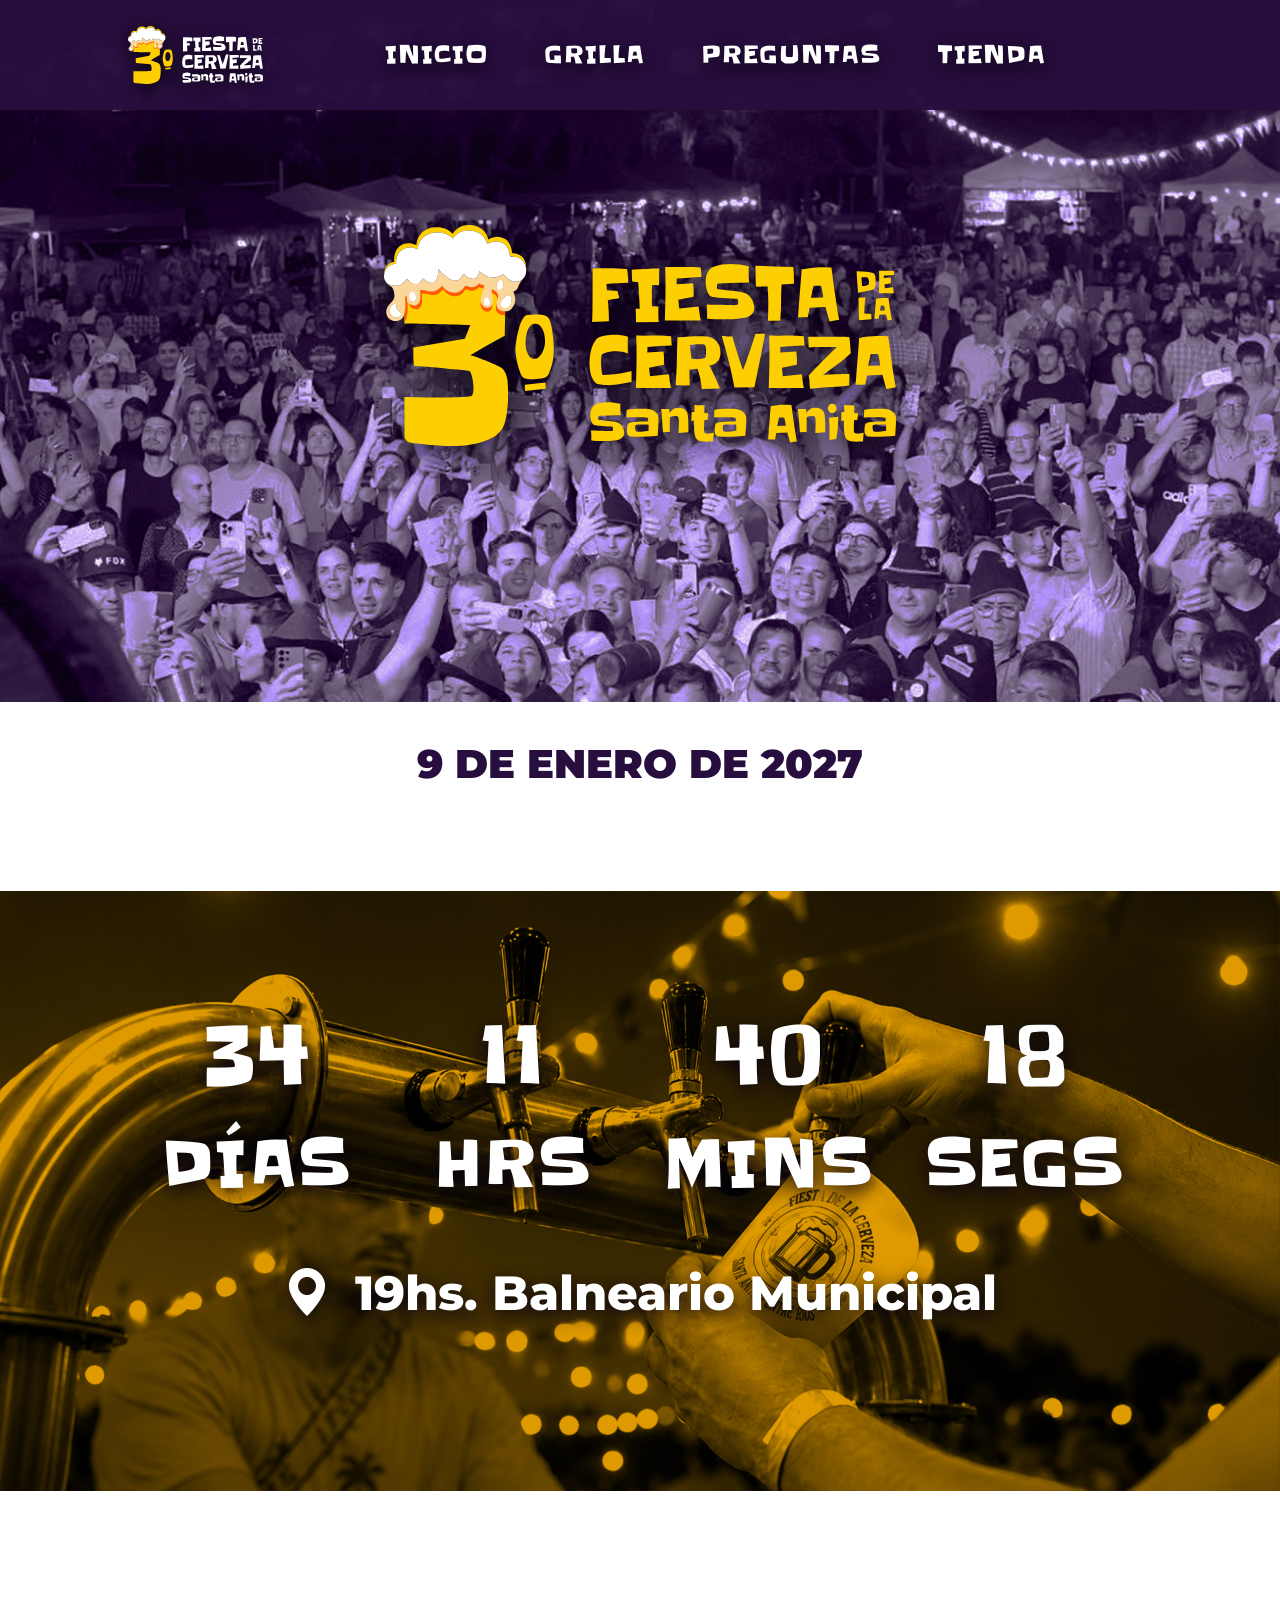
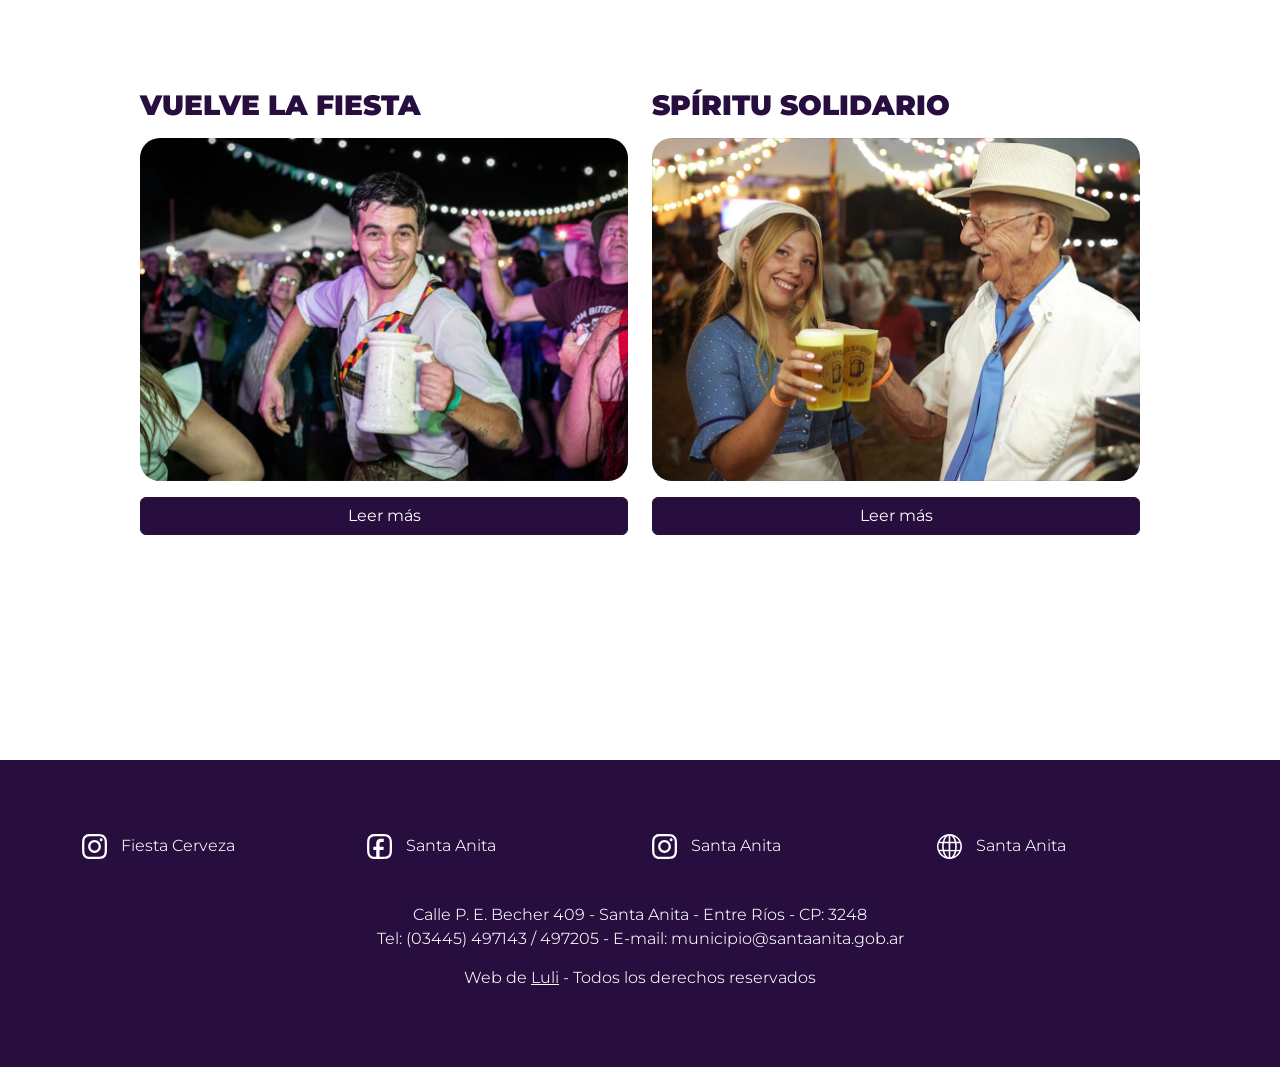
==== commit f8cab85b: "AAAAAA" ====
--- a/index.html
+++ b/index.html
@@ -201,7 +201,7 @@
                     <a target="_blank"
                         href="https://www.instagram.com/fiestadelacerveza_santaanita?utm_source=ig_web_button_share_sheet&igsh=ZDNlZDc0MzIxNw==">
                         <img src="./icons/icon logo instagram.svg" width="25px" style="margin-right:10px;" alt="">
-                        Fiesta de la Cerveza</a>
+                        Fiesta Cerveza</a>
                 </div>
                 <div class="col-6 col-md-3">
                     <a target="_blank"
--- a/global.css
+++ b/global.css
@@ -23,6 +23,8 @@
 main {
     margin: 0% 10%;
     font-size: 1.3rem;
+    margin-top: 25vh;
+    margin-bottom: 25vh;
 }
 
 
@@ -57,7 +59,8 @@
 }
 
 .container-fluid {
-    margin: 0; /* sin margen propio, ya lo da el header */
+    margin: 0;
+    /* sin margen propio, ya lo da el header */
     padding: 0;
     width: 100%;
     max-width: 100%;
@@ -185,7 +188,6 @@
     text-transform: uppercase;
     font-size: 2rem;
     font-weight: 900;
-    margin-top: 25vh;
 }
 
 h3 {
@@ -296,6 +298,10 @@
 
     main {
         margin: 0% 5%;
+    font-size: 1rem;
+    margin-top: 15vh;
+    margin-bottom: 15vh;
+
     }
 
     .heroimg {
@@ -335,24 +341,16 @@
 
 /* ------------------------------------------------------------------------------------------- */
 
-@media screen and (max-width: 1200px) {
-
-}
-
-/* ------------------------------------------------------------------------------------------- */
-
-@media screen and (max-width: 993px) {
-
-}
-
-/* ------------------------------------------------------------------------------------------- */
-
-@media screen and (max-width: 769px) {
-
-}
-
-/* ------------------------------------------------------------------------------------------- */
-
-@media screen and (max-width: 577px) {
-
-}+@media screen and (max-width: 1200px) {}
+
+/* ------------------------------------------------------------------------------------------- */
+
+@media screen and (max-width: 993px) {}
+
+/* ------------------------------------------------------------------------------------------- */
+
+@media screen and (max-width: 769px) {}
+
+/* ------------------------------------------------------------------------------------------- */
+
+@media screen and (max-width: 577px) {}
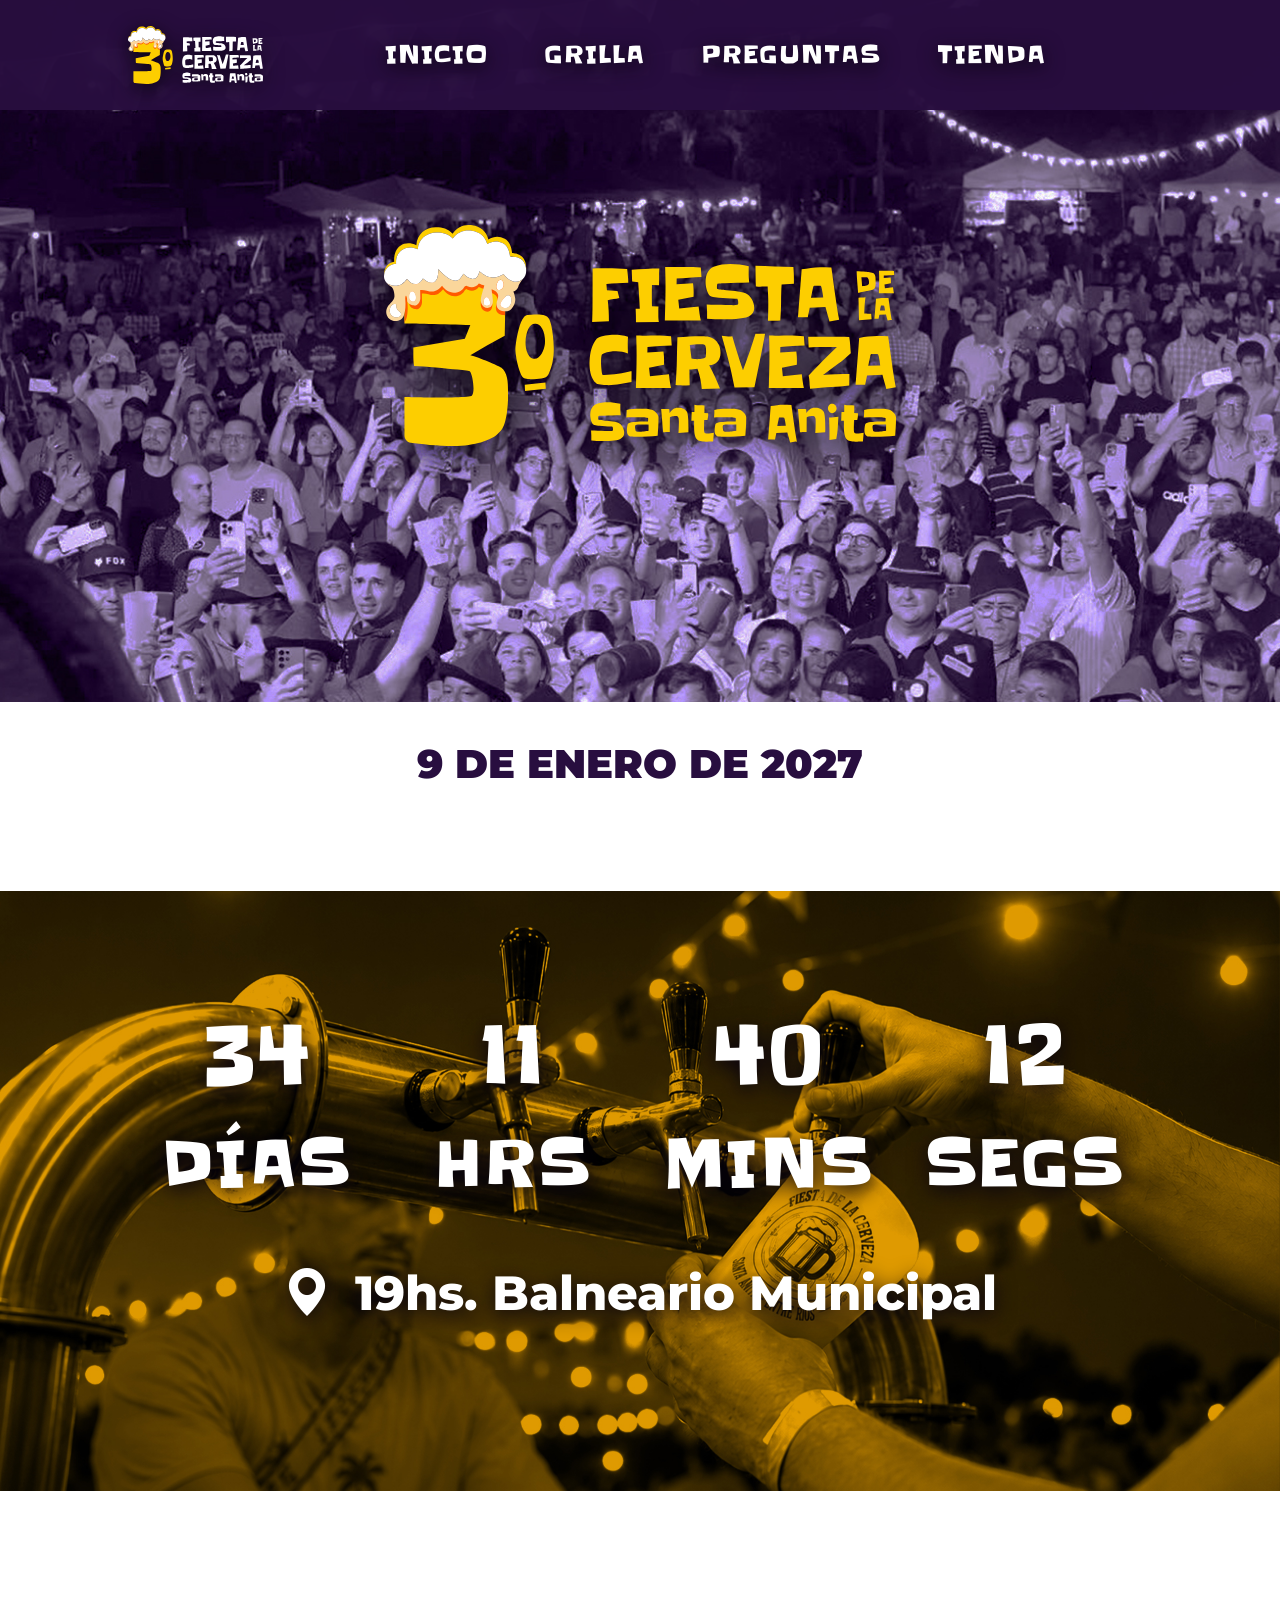
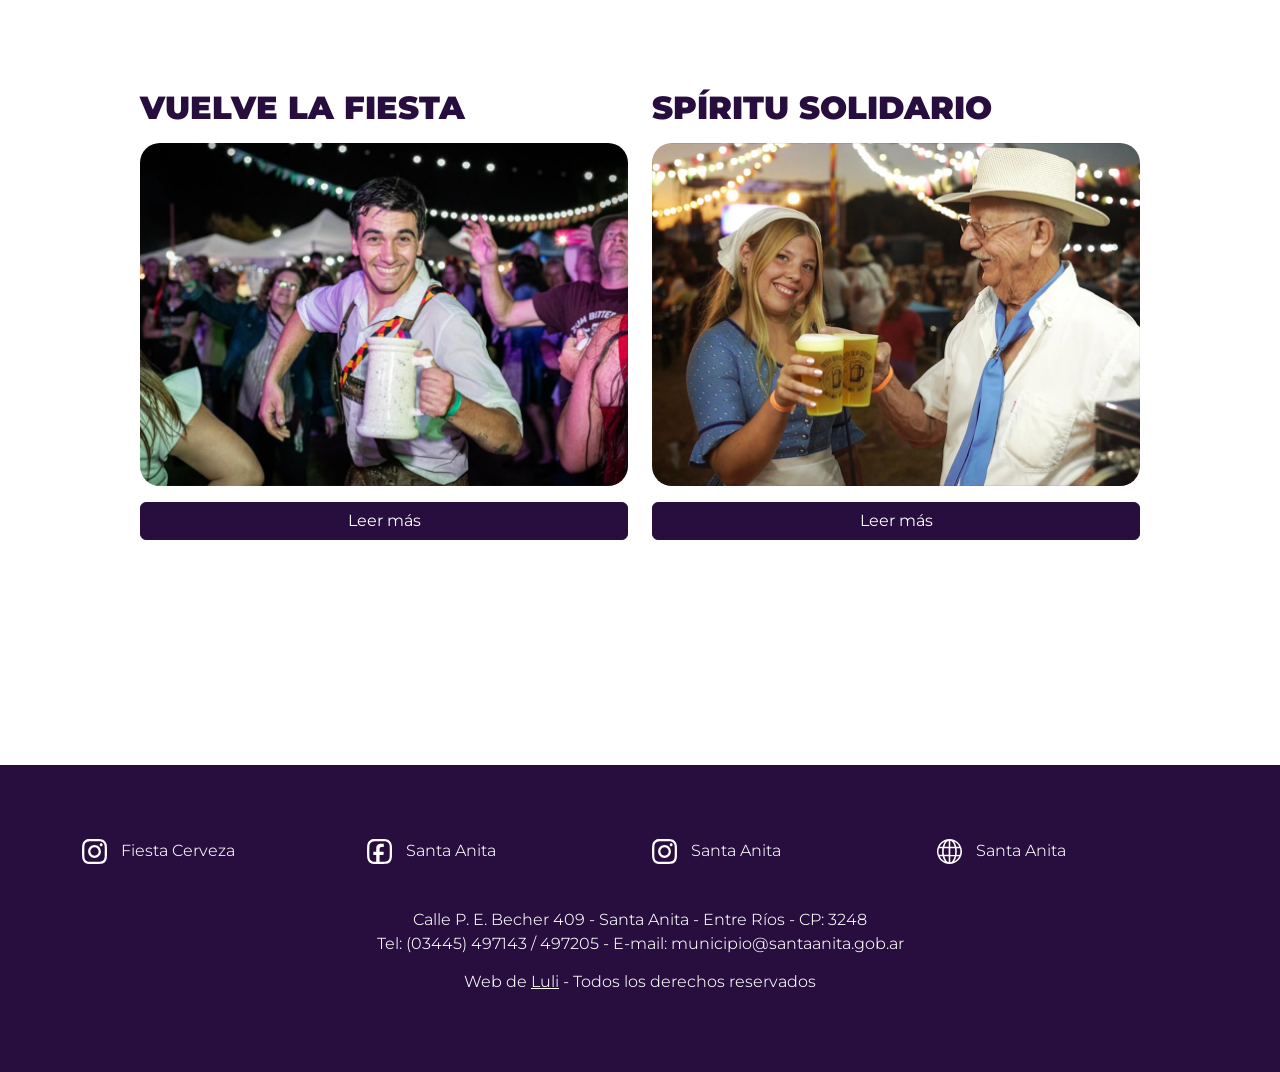
==== commit d6fa1da1: "aa" ====
--- a/index.html
+++ b/index.html
@@ -148,7 +148,7 @@
             <div class="row  justify-content-between">
 
                 <div class="col-md-6">
-                    <h3>VUELVE LA FIESTA</h3>
+                    <h2>VUELVE LA FIESTA</h2>
                     <div class="mt-3">
                         <img class="img-fluid" src="./imagenes/hombreChop.jpg" alt="señor con un chop">
                         <button type="button" class="btn btn-primary w-100 mt-3" data-bs-toggle="collapse"
@@ -168,7 +168,7 @@
 
 
                 <div class="col-md-6">
-                    <h3>SPÍRITU SOLIDARIO</h3>
+                    <h2>SPÍRITU SOLIDARIO</h2>
                     <div class="mt-3">
                         <img class="img-fluid" src="./imagenes/SantaAnitaCerveza.jpg" alt="familia feliz">
                         <button type="button" class="btn btn-primary w-100 mt-3" data-bs-toggle="collapse"
--- a/global.css
+++ b/global.css
@@ -191,9 +191,8 @@
 }
 
 h3 {
-    text-transform: uppercase;
-    font-size: 1.75rem;
-    font-weight: 900;
+    font-size: 1.3rem;
+    font-weight: 600;
 }
 
 
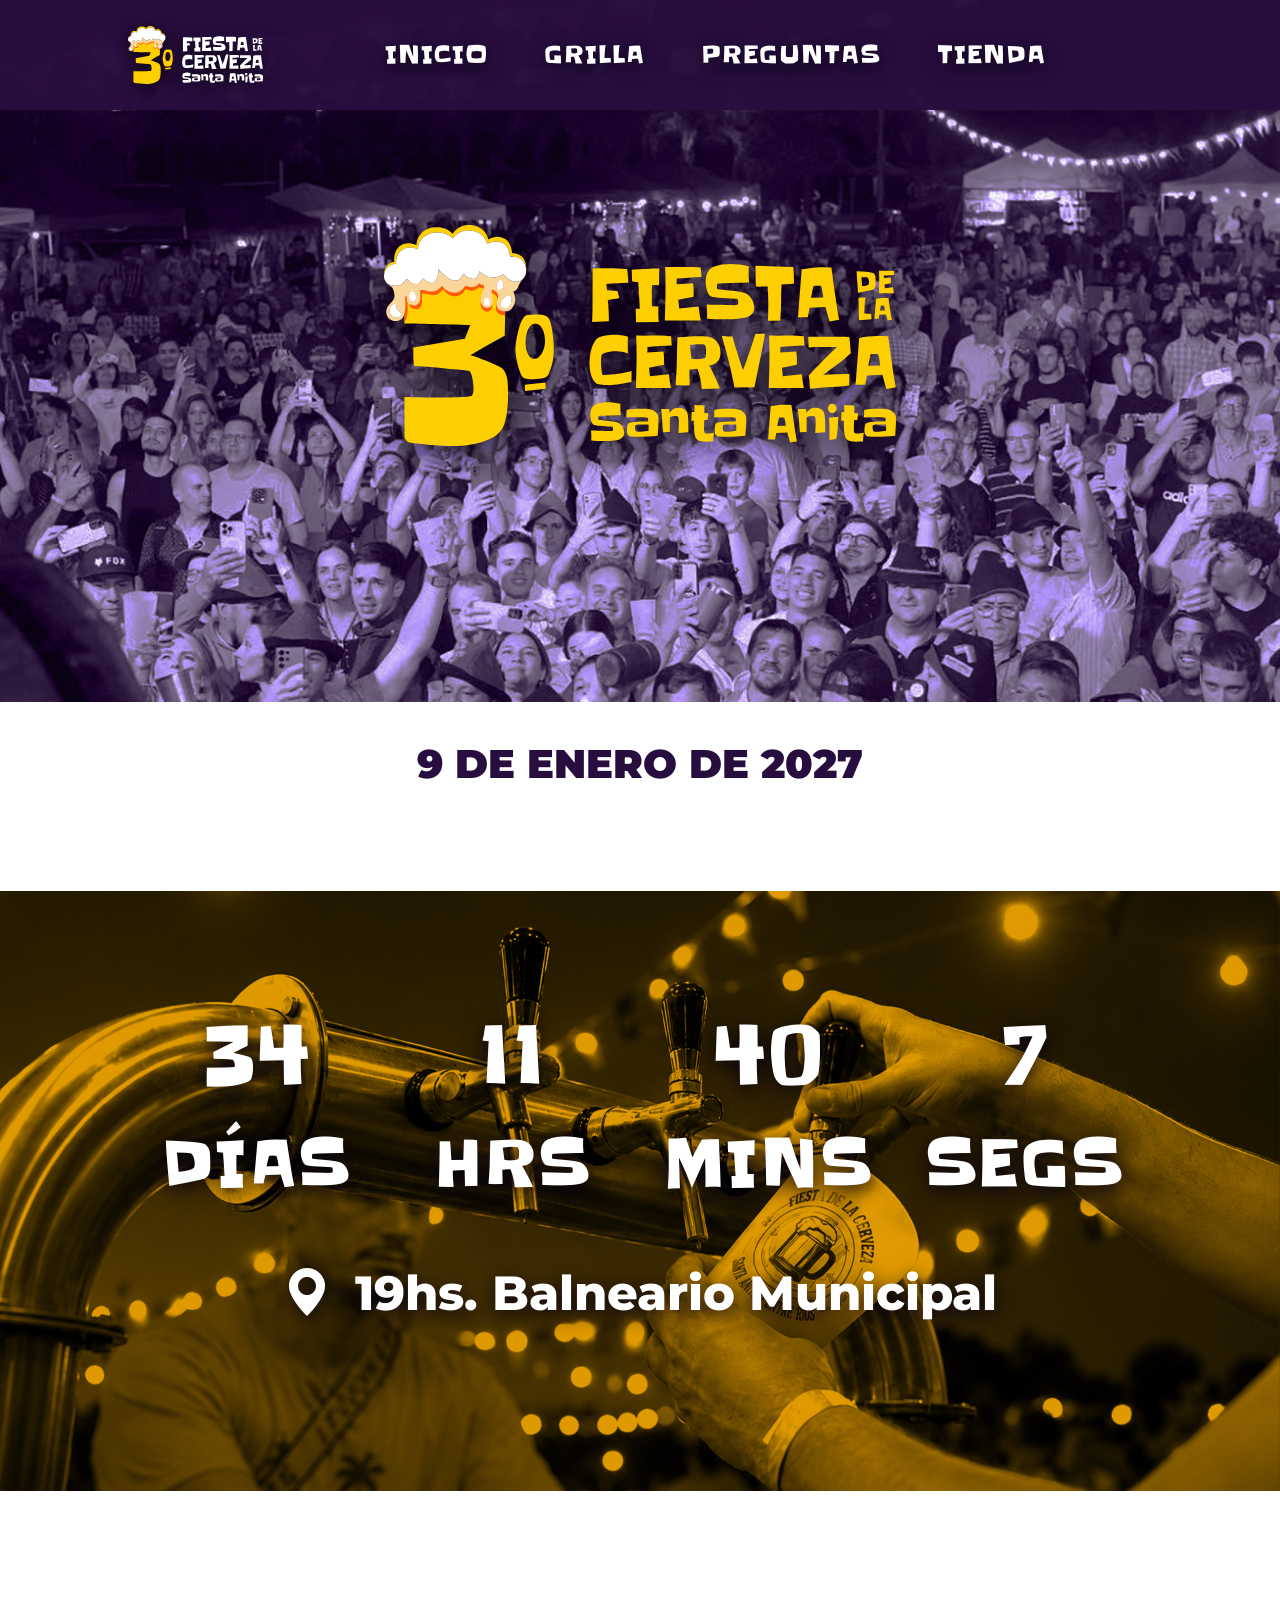
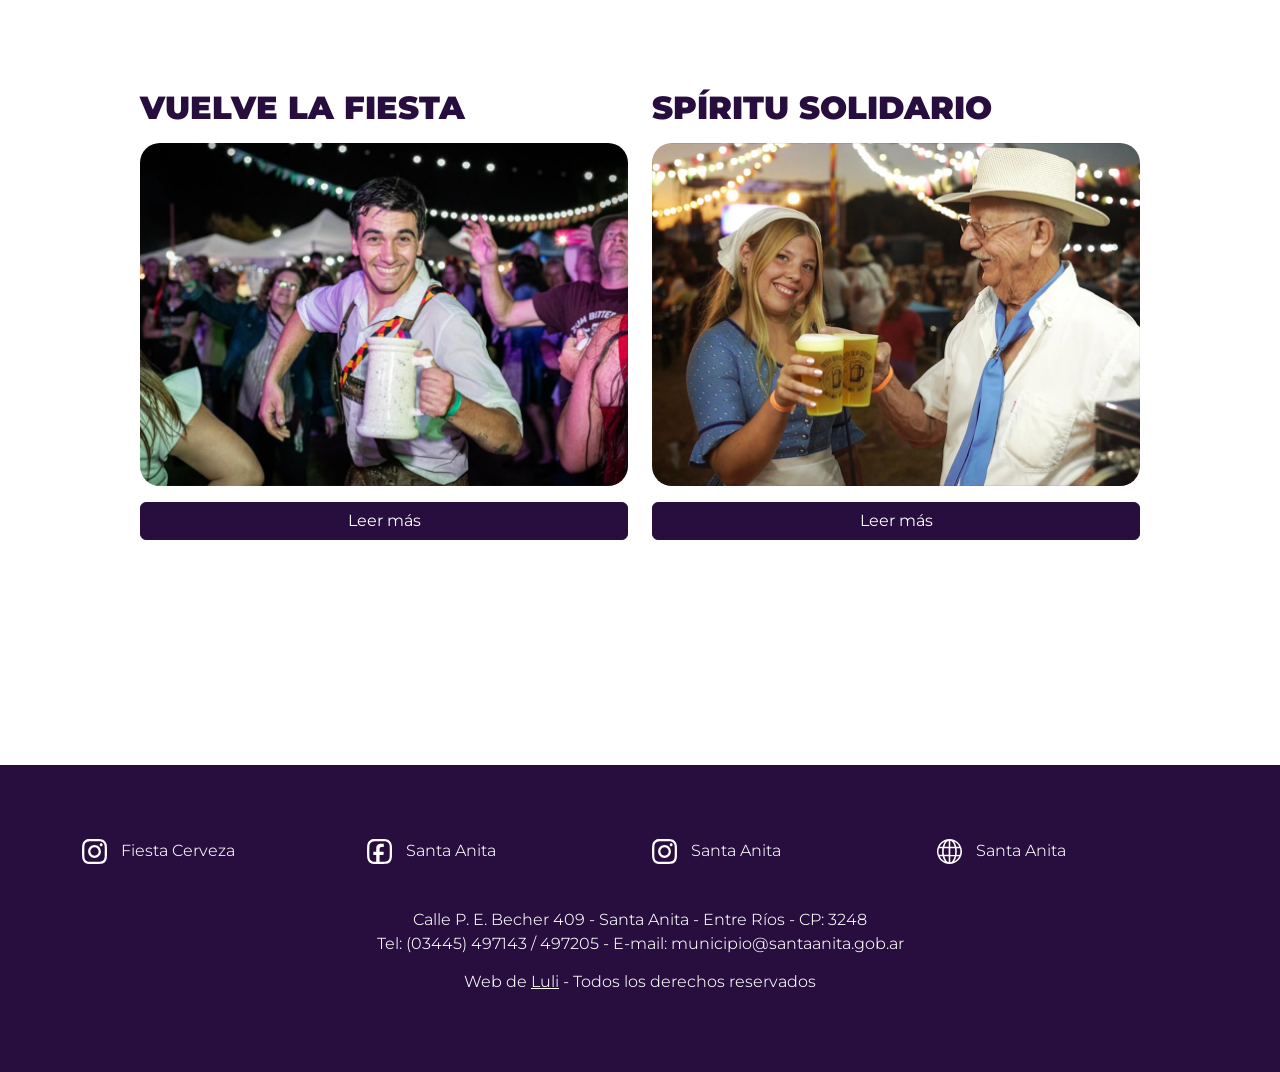
==== commit 0dc1ac71: "parcial 2" ====
--- a/index.html
+++ b/index.html
@@ -144,7 +144,7 @@
                 19hs. Balneario Municipal</a></div>
 
         <!-- ------------------------------------------------------------------------------ -->
-        <section class="container" style="margin-top: 40vh;">
+        <section class="container">
             <div class="row  justify-content-between">
 
                 <div class="col-md-6">
@@ -196,7 +196,7 @@
     <!-- ------------------------------------------------------------------------------ -->
     <footer>
         <div class="container mt-5">
-            <div class="row justify-content-between gy-4">
+            <div id="margfooter" class="row justify-content-between gy-4">
                 <div class="col-6 col-md-3">
                     <a target="_blank"
                         href="https://www.instagram.com/fiestadelacerveza_santaanita?utm_source=ig_web_button_share_sheet&igsh=ZDNlZDc0MzIxNw==">
--- a/global.css
+++ b/global.css
@@ -9,6 +9,40 @@
 30pt = 40px = 2.5rem
  */
 
+
+:root {
+    --violeta: #280e3f;
+    --amarillo: #fdce00;
+    --naranjita: #fdad00;
+    --blanco: #ffffff;
+}
+
+.modoclaro {
+    background-color: var(--blanco) !important;
+}
+
+.modooscuro {
+    background-color: var(--violeta) !important;
+}
+
+/* PARA DESPUÉS */
+
+
+
+
+
+
+
+.input {
+    background-color: rgba(253, 173, 0, 0.08);
+    border-color: #280e3f;
+}
+
+textarea {
+    background-color: rgba(253, 173, 0, 0.08);
+    border-color: #280e3f;
+}
+
 @font-face {
     font-family: 'Slackey';
     src: url(./Slackey-Regular.ttf);
@@ -58,6 +92,10 @@
     background-color: rgb(40, 14, 63, 0.98);
 }
 
+
+
+
+
 .container-fluid {
     margin: 0;
     /* sin margen propio, ya lo da el header */
@@ -86,6 +124,7 @@
     font-size: 1.5rem;
     font-weight: 500;
 }
+
 
 .nav-link:hover {
     color: #fdce00;
@@ -191,10 +230,9 @@
 }
 
 h3 {
-    font-size: 1.3rem;
-    font-weight: 600;
-}
-
+    font-size: 1.5rem;
+    font-weight: 700;
+}
 
 
 .hero {
@@ -283,6 +321,7 @@
 
 
 
+
 /* ------------------------------------------------------------------------------------------- */
 
 /* -------------------------------------  MEDIA QUERY  --------------------------------------- */
@@ -297,9 +336,9 @@
 
     main {
         margin: 0% 5%;
-    font-size: 1rem;
-    margin-top: 15vh;
-    margin-bottom: 15vh;
+        font-size: 1rem;
+        margin-top: 20vh;
+        margin-bottom: 15vh;
 
     }
 
@@ -352,4 +391,18 @@
 
 /* ------------------------------------------------------------------------------------------- */
 
-@media screen and (max-width: 577px) {}+@media screen and (max-width: 480px) {
+    .nav-link {
+        font-size: 1rem;
+        line-height: 0.1;
+    }
+
+    #margfooter {
+        margin-left: 5%;
+    }
+
+    h2 {
+        margin-top: 5vh;
+    }
+
+}
--- a/index.css
+++ b/index.css
@@ -6,6 +6,13 @@
     margin-top: 0vh;
 }
 
+main .container {
+    margin-top: 40vh;
+}
+
+
+
+
 
 .btn {
     color: #ffffff;
@@ -18,7 +25,10 @@
     border-color: #280e3f;
 }
 
-
+.btn:hover {
+    background-color: #fdad00;
+    border-color: #fdad00;
+}
 
 
 #cuenta,
@@ -49,7 +59,7 @@
     width: 25%;
     display: inline-block;
     text-align: center;
-        filter: drop-shadow(0 5px 10px rgb(8, 2, 14));
+    filter: drop-shadow(0 5px 10px rgb(8, 2, 14));
 }
 
 
@@ -63,7 +73,7 @@
     font-size: 3rem;
     font-weight: 800;
     color: #ffffff;
-        filter: drop-shadow(0 5px 10px rgb(8, 2, 14));
+    filter: drop-shadow(0 5px 10px rgb(8, 2, 14));
 }
 
 #ubi a:hover {
@@ -132,72 +142,96 @@
 /* ------------------------------------------------------------------------------------------- */
 
 @media screen and (max-width: 1200px) {
-   #ubi {
-    font-size: 2.5rem;
-   } 
-   
-#cuenta {
-    font-size: 4.5rem;
-    margin-top: -45vh;
-}
-
-#dias {
-    font-size: 3.5rem;
-}
+    #ubi {
+        font-size: 2.5rem;
+    }
+
+    #cuenta {
+        font-size: 4.5rem;
+        margin-top: -45vh;
+    }
+
+    #dias {
+        font-size: 3.5rem;
+    }
 }
 
 /* ------------------------------------------------------------------------------------------- */
 
 @media screen and (max-width: 993px) {
-   #ubi {
-    font-size: 1.8rem;
-   } 
-   
-#cuenta {
-    font-size: 3.8rem;
-    margin-top: -40vh;
-}
-
-#dias {
-    font-size: 2.8rem;
-}
+    #ubi {
+        font-size: 1.8rem;
+    }
+
+    #cuenta {
+        font-size: 3.8rem;
+        margin-top: -40vh;
+    }
+
+    #dias {
+        font-size: 2.8rem;
+    }
 }
 
 /* ------------------------------------------------------------------------------------------- */
 
 @media screen and (max-width: 769px) {
-   #ubi {
-    font-size: 1.3rem;
-   } 
-   
-#cuenta {
-    font-size: 3.3rem;
-    margin-top: -30vh;
-}
-
-#dias {
-    font-size: 2.3rem;
-}
+    #ubi {
+        font-size: 1.3rem;
+    }
+
+    #cuenta {
+        font-size: 3.3rem;
+        margin-top: -30vh;
+    }
+
+    #dias {
+        font-size: 2.3rem;
+    }
 }
 
 /* ------------------------------------------------------------------------------------------- */
 
 @media screen and (max-width: 577px) {
-   #ubi {
-    font-size: 1rem;
-   } 
-   
-#cuenta {
-    font-size: 2.5rem;
-    margin-top: -25vh;
-}
-
-#dias {
-    font-size: 1.5rem;
-}
-
-/* #imgCuenta {
+    #ubi {
+        font-size: 1rem;
+    }
+
+    #cuenta {
+        font-size: 2.5rem;
+        margin-top: -25vh;
+    }
+
+    #dias {
+        font-size: 1.5rem;
+    }
+
+    /* #imgCuenta {
     min-width: 150vw;
     overflow: hidden;
 } */
+}
+
+
+/* ------------------------------------------------------------------------------------------- */
+
+@media screen and (max-width: 480px) {
+    #ubi {
+        font-size: 1rem;
+    }
+
+    #cuenta {
+        font-size: 2.3rem;
+        margin-top: -20vh;
+    }
+
+    #dias {
+        font-size: 1rem;
+    }
+
+    main .container {
+        margin-top: 10vh;
+    }
+
+
 }
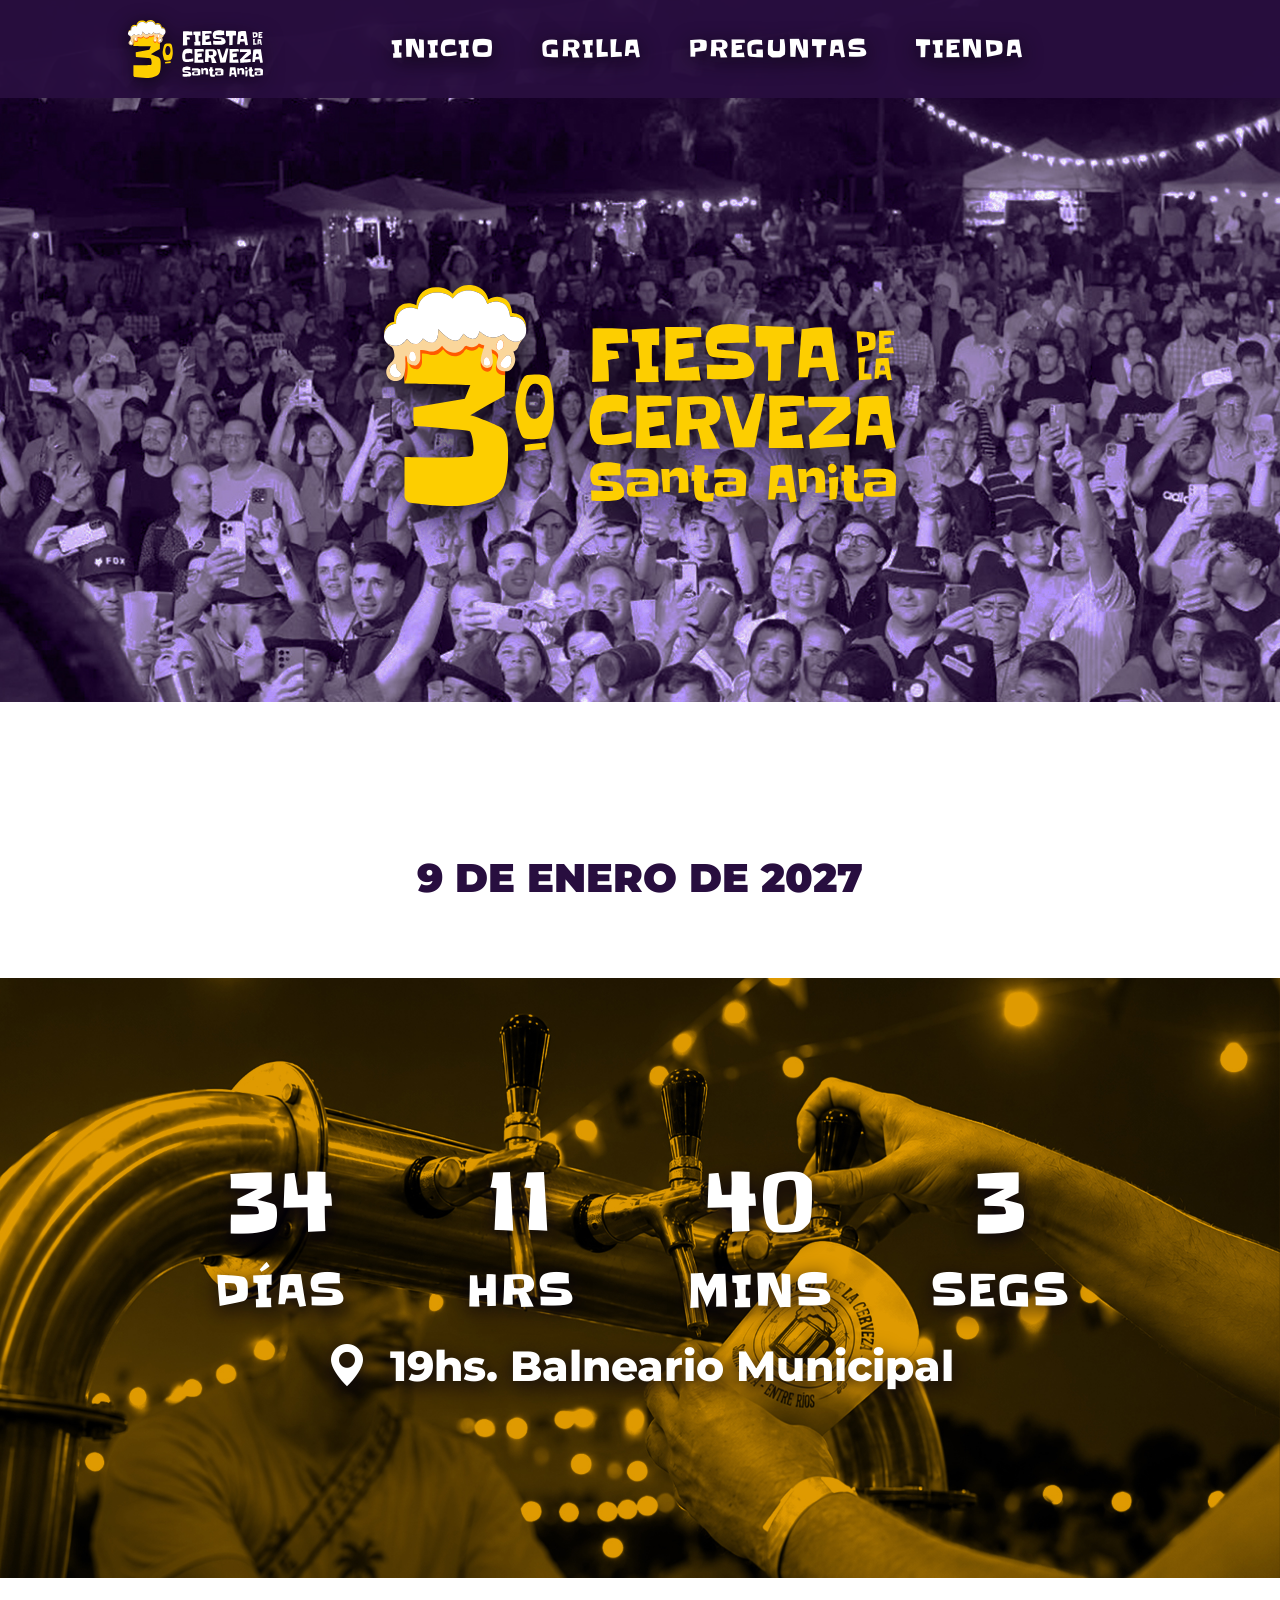
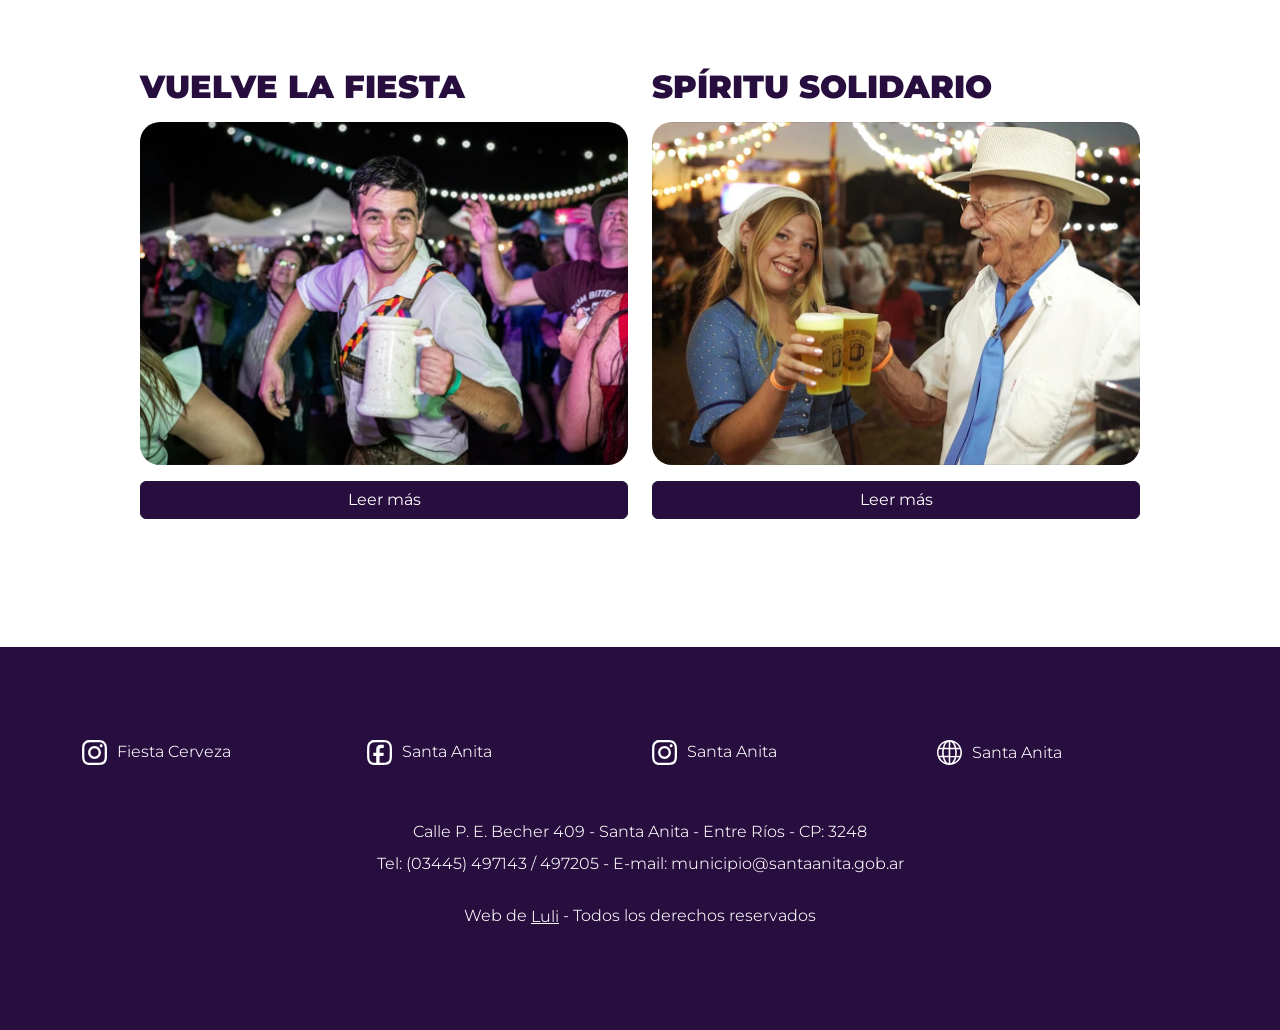
==== commit 17087a7d: "Refactor index.html for better structure and functionality Refactor HTML structure and improve count" ====
--- a/index.html
+++ b/index.html
@@ -56,66 +56,50 @@
     <!-- ------------------------------------------------------------------------------ -->
     <!-- ------------------------------------------------------------------------------ -->
 
-    <div class="hero"></div>
+    <div class="hero">
+        <img class="heroimg" src="./imagenes/logo_amarillo.svg" alt="logo">
+    </div>
     <main>
-        <img class="heroimg" src="./imagenes/logo_amarillo.svg" alt="logo">
-        <h1 style="margin-bottom: 10%;">9 DE ENERO DE 2027</h1>
+        <h1>9 DE ENERO DE 2027</h1>
 
 
         <!-- ------------------------------------------------------------------------------ -->
-        <img id="imgCuenta" src="./imagenes/amarillas/canillas_a.jpg" alt="canillas de cerveza">
-
-
-        <!--         <div id="cuenta">
-            <script>
-                var countDownDate = new Date("Jan 9, 2027 19:00:00").getTime();
-                // Update the count down every 1 second
-                var x = setInterval(function () {
-                    // Get today's date and time
-                    var now = new Date().getTime();
-                    // Find the distance between now and the count down date
-                    var distance = countDownDate - now;
-
-                    // Time calculations for days, hours, minutes and seconds
-                    var days = Math.floor(distance / (1000 * 60 * 60 * 24));
-                    var hours = Math.floor((distance % (1000 * 60 * 60 * 24)) / (1000 * 60 * 60));
-                    var minutes = Math.floor((distance % (1000 * 60 * 60)) / (1000 * 60));
-                    var seconds = Math.floor((distance % (1000 * 60)) / 1000);
-
-                    // Display the result in the element with id="cuenta"
-                    document.getElementById("cuenta").innerHTML =
-    `<span>${days}</span>
-     <span>${hours}</span>
-     <span>${minutes}</span>
-     <span>${seconds}</span>`;
-                    /*                 document.getElementById("cuenta").innerHTML = days + " DÍAS" + hours + " HS"
-                                        + minutes + " MINS" + seconds + " SEGS"; */
-
-                    // If the count down is finished, write some text
-                    if (distance < 0) {
-                        clearInterval(x);
-                        document.getElementById("cuenta").innerHTML = "TERMINÓ LA CUENTA REGRESIVA";
-                    }
-                }, 1000);
-            </script>
-        </div> -->
-        <!--         <p id="dias">DÍAS HS MINS SEGS</p> -->
-        <div id="cuenta"></div>
-
-        <div id="dias">
-            <span>DÍAS</span>
-            <span>HRS</span>
-            <span>MINS</span>
-            <span>SEGS</span>
+        <!-- Imagen + cuenta regresiva + lugar (el texto se superpone a la imagen) -->
+        <div class="banner">
+            <img id="imgCuenta" src="./imagenes/amarillas/canillas_a.jpg" alt="canillas de cerveza">
+
+            <div class="banner-overlay">
+                <div id="cuenta"></div>
+
+                <div id="dias">
+                    <span>DÍAS</span>
+                    <span>HRS</span>
+                    <span>MINS</span>
+                    <span>SEGS</span>
+                </div>
+
+                <div id="ubi"><a href="./preguntas.html"> <i class="bi bi-geo-alt-fill"
+                            style="margin-right:10px;"></i>
+                        19hs. Balneario Municipal</a></div>
+            </div>
         </div>
 
         <script>
             var countDownDate = new Date("Jan 9, 2027 19:00:00").getTime();
-
-            var x = setInterval(function () {
+            var x;
+
+            function actualizarCuenta() {
 
                 var now = new Date().getTime();
                 var distance = countDownDate - now;
+
+                if (distance < 0) {
+                    clearInterval(x);
+                    document.getElementById("cuenta").innerHTML =
+                        '<span class="fin">TERMINÓ LA CUENTA REGRESIVA</span>';
+                    document.getElementById("dias").style.display = "none";
+                    return;
+                }
 
                 var days = Math.floor(distance / (1000 * 60 * 60 * 24));
                 var hours = Math.floor((distance % (1000 * 60 * 60 * 24)) / (1000 * 60 * 60));
@@ -128,29 +112,20 @@
             <span>${minutes}</span>
             <span>${seconds}</span>
         `;
-
-                if (distance < 0) {
-                    clearInterval(x);
-                    document.getElementById("cuenta").innerHTML =
-                        "TERMINÓ LA CUENTA REGRESIVA";
-                }
-
-            }, 1000);
+            }
+
+            x = setInterval(actualizarCuenta, 1000);
+            actualizarCuenta(); // se muestra al instante, sin esperar 1 segundo
         </script>
-
-
-        <div id="ubi"><a href="./preguntas.html"> <i class="bi bi-geo-alt-fill" width="50vw"
-                    style="margin-right:10px;"></i>
-                19hs. Balneario Municipal</a></div>
 
         <!-- ------------------------------------------------------------------------------ -->
         <section class="container">
-            <div class="row  justify-content-between">
+            <div class="row gy-5 justify-content-between">
 
                 <div class="col-md-6">
                     <h2>VUELVE LA FIESTA</h2>
                     <div class="mt-3">
-                        <img class="img-fluid" src="./imagenes/hombreChop.jpg" alt="señor con un chop">
+                        <img class="img-fluid" loading="lazy" src="./imagenes/hombreChop.jpg" alt="señor con un chop">
                         <button type="button" class="btn btn-primary w-100 mt-3" data-bs-toggle="collapse"
                             data-bs-target="#texto">
                             Leer más
@@ -170,7 +145,7 @@
                 <div class="col-md-6">
                     <h2>SPÍRITU SOLIDARIO</h2>
                     <div class="mt-3">
-                        <img class="img-fluid" src="./imagenes/SantaAnitaCerveza.jpg" alt="familia feliz">
+                        <img class="img-fluid" loading="lazy" src="./imagenes/SantaAnitaCerveza.jpg" alt="familia feliz">
                         <button type="button" class="btn btn-primary w-100 mt-3" data-bs-toggle="collapse"
                             data-bs-target="#texto2">
                             Leer más
@@ -242,4 +217,4 @@
         crossorigin="anonymous"></script>
 </body>
 
-</html>+</html>
--- a/global.css
+++ b/global.css
@@ -15,6 +15,34 @@
     --amarillo: #fdce00;
     --naranjita: #fdad00;
     --blanco: #ffffff;
+
+    /* ----- Variables responsive ----- */
+    --header-h: 5.3rem;
+    /* alto del header fijo (medido: ~85px en celular, ~98px desde 576px) */
+    --gutter: 1.25rem;
+    /* margen lateral de la página */
+    --maxw: 1400px;
+    /* ancho máximo del contenido en pantallas enormes */
+}
+
+/* margen lateral y alto de header según el tamaño de pantalla */
+@media (min-width: 576px) {
+    :root {
+        --gutter: 6%;
+        --header-h: 6.1rem;
+    }
+}
+
+@media (min-width: 992px) {
+    :root {
+        --gutter: 8%;
+    }
+}
+
+@media (min-width: 1200px) {
+    :root {
+        --gutter: 10%;
+    }
 }
 
 .modoclaro {
@@ -46,19 +74,28 @@
 @font-face {
     font-family: 'Slackey';
     src: url(./Slackey-Regular.ttf);
+    font-display: swap;
 }
 
 @font-face {
     font-family: 'Montserrat';
     src: url(./Montserrat-VariableFont_wght.ttf);
+    font-display: swap;
+}
+
+/* Bootstrap 5.0.2 no trae esta utilidad (se agregó en 5.3) y la grilla la usa */
+.object-fit-cover {
+    object-fit: cover;
 }
 
 
 main {
-    margin: 0% 10%;
-    font-size: 1.3rem;
-    margin-top: 25vh;
-    margin-bottom: 25vh;
+    /* ancho = pantalla menos los márgenes laterales, y nunca más que --maxw */
+    width: calc(100% - 2 * var(--gutter));
+    max-width: var(--maxw);
+    /* arriba: deja lugar al header fijo + un respiro; abajo: respiro antes del footer */
+    margin: calc(var(--header-h) + clamp(1.5rem, 6vh, 4rem)) auto clamp(3rem, 12vh, 8rem);
+    font-size: clamp(1rem, 0.94rem + 0.4vw, 1.3rem);
 }
 
 
@@ -78,6 +115,25 @@
     font-style: normal;
     margin: 0;
     padding: 0;
+    /* evita scroll horizontal por elementos de ancho completo (100vw) */
+    overflow-x: hidden;
+}
+
+@supports (overflow: clip) {
+    body {
+        overflow-x: clip;
+    }
+}
+
+/* imágenes y videos nunca más anchos que su contenedor */
+img,
+video,
+iframe {
+    max-width: 100%;
+}
+
+img {
+    height: auto;
 }
 
 
@@ -88,7 +144,7 @@
     left: 0;
     width: 100%;
     z-index: 1000;
-    padding: 1% 10%;
+    padding: 0.75rem max(var(--gutter), calc((100% - var(--maxw)) / 2));
     background-color: rgb(40, 14, 63, 0.98);
 }
 
@@ -105,15 +161,37 @@
 }
 
 
+.navbar-brand {
+    margin: 0 auto 0 0;
+    padding: 0;
+}
+
 .navbar-brand img {
+    width: clamp(105px, 24vw, 135px);
     border-radius: 0;
     filter: drop-shadow(0 5px 10px rgb(8, 2, 14));
+}
+
+/* botón hamburguesa: área táctil de 44px o más */
+.navbar-toggler {
+    margin: 0 0 0 auto;
+    width: 2.75rem;
+    height: 2.75rem;
+    padding: 0;
+    display: inline-flex;
+    align-items: center;
+    justify-content: center;
+}
+
+.navbar-toggler i {
+    font-size: 2rem;
+    line-height: 1;
 }
 
 .navbar-nav {
     display: flex;
     align-items: center;
-    gap: 2.5rem;
+    gap: clamp(1rem, 2.4vw, 2.5rem);
 }
 
 .nav-link {
@@ -123,6 +201,11 @@
     letter-spacing: 1px;
     font-size: 1.5rem;
     font-weight: 500;
+}
+
+header .nav-link {
+    /* igual al original (1.5rem) en pantallas grandes; se achica un poco en tablets */
+    font-size: clamp(1.05rem, 0.55rem + 1.3vw, 1.5rem);
 }
 
 
@@ -181,9 +264,10 @@
 /* ------------------------------------------------------------------------------------------- */
 /* CON AYUDA DE CHAT GPT */
 h1 {
-    font-size: 2.5rem;
+    font-size: clamp(1.3rem, 0.9rem + 3vw, 2.5rem);
     font-weight: 900;
     text-align: center;
+    --ls-pico: 2.5vw;
     animation: estira 3s ease-in-out 0.8s 1 forwards;
 }
 
@@ -193,7 +277,7 @@
     }
 
     50% {
-        letter-spacing: 2.5vw;
+        letter-spacing: var(--ls-pico);
         filter: blur(3px);
     }
 
@@ -212,7 +296,7 @@
     }
 
     50% {
-        letter-spacing: 2.5vw;
+        letter-spacing: var(--ls-pico);
         filter: blur(3px);
     }
 
@@ -225,36 +309,42 @@
 
 h2 {
     text-transform: uppercase;
-    font-size: 2rem;
+    font-size: clamp(1.4rem, 1rem + 1.8vw, 2rem);
     font-weight: 900;
+    overflow-wrap: break-word;
 }
 
 h3 {
-    font-size: 1.5rem;
+    font-size: clamp(1.15rem, 1rem + 0.8vw, 1.5rem);
     font-weight: 700;
 }
 
 
+/* Imagen de fondo (la usan inicio y tienda). El "fixed" falla en celulares/tablets
+   (iOS lo ignora o lo agranda), por eso solo se usa en pantallas grandes con mouse. */
 .hero {
-    height: 78vh;
+    min-height: 78vh;
+    min-height: 78svh;
 
     background-image: url(./imagenes/fotoFiesta4.jpg);
     background-size: cover;
     background-position: center top;
     background-repeat: no-repeat;
-    background-attachment: fixed;
-    margin-bottom: 3%;
+    background-attachment: scroll;
+    margin-bottom: clamp(1rem, 3vw, 3rem);
+}
+
+@media (min-width: 992px) and (hover: hover) {
+    .hero {
+        background-attachment: fixed;
+    }
 }
 
 
 
 .heroimg {
     border-radius: 0%;
-    position: absolute;
-    top: 25vh;
     z-index: 800;
-    width: 40vw;
-    margin: 0% 20%;
 
     -webkit-animation: heroimg 1s cubic-bezier(0.250, 0.460, 0.450, 0.940) both;
     animation: heroimg 1s cubic-bezier(0.250, 0.460, 0.450, 0.940) both;
@@ -302,8 +392,8 @@
 
 /* ------------------------------------------------------------------------------------------- */
 footer {
-    margin-top: 15%;
-    padding: 2% 0%;
+    margin-top: clamp(3rem, 10vw, 9rem);
+    padding: clamp(1.5rem, 3vw, 2.5rem) 0;
     background-color: #280e3f;
     color: #ffffff;
     font-size: 1rem;
@@ -314,9 +404,20 @@
 
     p {
         text-align: center;
-        line-height: 1;
+        line-height: 1.5;
         margin-bottom: 0.5rem;
     }
+
+    /* íconos redes: el ícono queda alineado a la primera línea y el texto no se "cae" debajo */
+    .row a {
+        display: inline-flex;
+        align-items: center;
+        padding: 0.4rem 0;
+    }
+
+    .row a img {
+        flex: none;
+    }
 }
 
 
@@ -328,81 +429,54 @@
 
 /* ------------------------------------------------------------------------------------------- */
 
-
-@media (max-width:480px) {
+/* Menú hamburguesa (menos de 992px): links grandes y fáciles de tocar */
+@media (max-width: 991.98px) {
+    .navbar-collapse {
+        max-height: calc(100vh - var(--header-h) - 1rem);
+        overflow-y: auto;
+    }
+
+    .navbar-nav {
+        align-items: stretch;
+        gap: 0;
+        padding: 0.5rem 0 0.75rem;
+        text-align: center;
+    }
+
+    header .nav-link {
+        display: block;
+        padding: 0.8rem 1rem;
+        font-size: 1.25rem;
+    }
+}
+
+@media (max-width: 576px) {
     h1 {
-        font-size: 1rem;
-    }
-
-    main {
-        margin: 0% 5%;
-        font-size: 1rem;
-        margin-top: 20vh;
-        margin-bottom: 15vh;
-
-    }
-
-    .heroimg {
-        width: 70vw;
-        margin: 0%;
-    }
-
-    .hero {
-        margin-bottom: 5%;
-    }
-
-    .contenido {
-        width: 100%;
-    }
-
-    .contenedor {
-        display: block;
-    }
-}
-
-/* ------------------------------------------------------------------------------------------- */
-
-/* ------------------------------------------------------------------------------------------- */
-
-/* ------------------------------------------------------------------------------------------- */
-
-
-/* ------------------------------------------------------------------------------------------- */
-
-/* --------------------------          MEDIA QUERIES        ---------------------------------- */
-
-/* ------------------------------------------------------------------------------------------- */
-
-/* ------------------------------------------------------------------------------------------- */
-
-/* ------------------------------------------------------------------------------------------- */
-
-/* ------------------------------------------------------------------------------------------- */
-
-@media screen and (max-width: 1200px) {}
-
-/* ------------------------------------------------------------------------------------------- */
-
-@media screen and (max-width: 993px) {}
-
-/* ------------------------------------------------------------------------------------------- */
-
-@media screen and (max-width: 769px) {}
-
-/* ------------------------------------------------------------------------------------------- */
-
-@media screen and (max-width: 480px) {
-    .nav-link {
-        font-size: 1rem;
-        line-height: 0.1;
-    }
-
-    #margfooter {
-        margin-left: 5%;
+        --ls-pico: 0.8vw;
     }
 
     h2 {
         margin-top: 5vh;
     }
-
-}+}
+
+/* Para quien tiene activada la opción "reducir movimiento" en su dispositivo */
+@media (prefers-reduced-motion: reduce) {
+
+    h1,
+    h1:hover,
+    .heroimg {
+        animation: none;
+    }
+
+    * {
+        scroll-behavior: auto;
+    }
+}
+
+/* Dispositivos táctiles: botones con área de toque cómoda */
+@media (pointer: coarse) {
+    .btn {
+        min-height: 2.75rem;
+    }
+}
--- a/index.css
+++ b/index.css
@@ -2,12 +2,24 @@
     margin: 0%;
 }
 
-main {
-    margin-top: 0vh;
+/* ---------------------------------- HERO (foto + logo) ---------------------------------- */
+/* El logo ahora vive DENTRO del hero y se centra con flexbox (antes estaba "absolute" con
+   top en vh y márgenes en %, y en celular quedaba corrido a la izquierda). */
+.hero {
+    display: flex;
+    align-items: center;
+    justify-content: center;
+    min-height: clamp(24rem, 78vh, 58rem);
+    min-height: clamp(24rem, 78svh, 58rem);
+    padding: calc(var(--header-h) + 1rem) var(--gutter) 1.5rem;
 }
 
-main .container {
-    margin-top: 40vh;
+.heroimg {
+    width: clamp(15rem, 40vw, 44rem);
+}
+
+main h1 {
+    margin-bottom: clamp(1.5rem, 6vw, 6rem);
 }
 
 
@@ -31,46 +43,83 @@
 }
 
 
+/* ------------------------- BANNER: imagen + cuenta regresiva + lugar ------------------------- */
+/* Imagen a todo el ancho de la pantalla, con el texto superpuesto y centrado encima. */
+.banner {
+    position: relative;
+    width: 100vw;
+    margin-left: calc(50% - 50vw);
+    margin-right: calc(50% - 50vw);
+}
+
+#imgCuenta {
+    display: block;
+    width: 100%;
+    max-height: 46rem;
+    object-fit: cover;
+    border-radius: 0;
+    margin: 0;
+    /* en celular la foto se recorta (cover) en vez de achicarse hasta quedar diminuta */
+    height: clamp(15rem, 64vw, 26rem);
+}
+
+.banner-overlay {
+    position: absolute;
+    inset: 0;
+    z-index: 1;
+    display: flex;
+    flex-direction: column;
+    align-items: center;
+    justify-content: center;
+    gap: clamp(0.25rem, 1.4vw, 1.25rem);
+    padding: 0 var(--gutter);
+    color: white;
+}
+
 #cuenta,
 #dias {
+    width: 100%;
+    max-width: 60rem;
     margin: 0 auto;
-    display: flex;
-    justify-content: space-evenly;
+    display: grid;
+    grid-template-columns: repeat(4, 1fr);
     text-align: center;
     color: white;
-    z-index: 1000;
+    font-family: "Slackey", sans-serif;
+    letter-spacing: 1px;
 }
 
 #cuenta {
-    margin-top: -55vh;
-    font-family: "Slackey", sans-serif;
-    font-size: 5rem;
-    letter-spacing: 1px;
+    font-size: clamp(2.2rem, 6.5vw, 5rem);
+    line-height: 1.1;
+    min-height: 1.1em;
+    /* reserva el lugar antes del primer segundo, así no "salta" */
 }
 
 #dias {
-    font-family: "Slackey", sans-serif;
-    font-size: 4rem;
-    letter-spacing: 1px;
+    font-size: clamp(1rem, 3.4vw, 4rem);
+    line-height: 1.2;
 }
 
 #cuenta span,
 #dias span {
-    width: 25%;
-    display: inline-block;
+    display: block;
     text-align: center;
     filter: drop-shadow(0 5px 10px rgb(8, 2, 14));
 }
 
-
-
-
+/* mensaje cuando termina la cuenta regresiva: ocupa las 4 columnas */
+#cuenta .fin {
+    grid-column: 1 / -1;
+    font-size: 0.6em;
+}
 
 #ubi {
-    margin-top: 5vh;
-    z-index: 1000;
     display: flex;
-    font-size: 3rem;
+    align-items: center;
+    justify-content: center;
+    text-align: center;
+    font-size: clamp(1rem, 3.3vw, 3rem);
     font-weight: 800;
     color: #ffffff;
     filter: drop-shadow(0 5px 10px rgb(8, 2, 14));
@@ -86,22 +135,28 @@
 }
 
 
+/* Celulares muy angostos: un poco más de aire entre los números */
+@media (max-width: 360px) {
+    #cuenta {
+        letter-spacing: 0;
+    }
+}
+
+/* Pantallas grandes: la imagen vuelve a su proporción original (1920x900) */
+@media (min-width: 768px) {
+    #imgCuenta {
+        height: auto;
+        aspect-ratio: 1920 / 900;
+    }
+}
 
 
-#imgCuenta {
-    z-index: 900;
-    max-width: 100vw;
-    margin-left: calc(50% - 50vw) !important;
-    margin-right: calc(50% - 50vw) !important;
-    margin-top: 0;
-    margin-bottom: 0;
-    border-radius: 0;
-    display: block;
-
-    overflow-x: hidden;
+/* ------------------------------ Textos "Vuelve la fiesta" ------------------------------ */
+main .container {
+    margin-top: clamp(2rem, 7vw, 6rem);
 }
 
-.btnbtn-primary:hover {
+.btn-primary:hover {
     box-shadow: inset 0 0 0 .25rem rgb(253, 173, 0, .3);
 }
 
@@ -119,119 +174,9 @@
     box-shadow: 0 0 0 .25rem rgb(253, 173, 0, .3);
 }
 
-
-
-
-/* ------------------------------------------------------------------------------------------- */
-
-/* ------------------------------------------------------------------------------------------- */
-
-/* ------------------------------------------------------------------------------------------- */
-
-
-/* ------------------------------------------------------------------------------------------- */
-
-/* --------------------------          MEDIA QUERIES        ---------------------------------- */
-
-/* ------------------------------------------------------------------------------------------- */
-
-/* ------------------------------------------------------------------------------------------- */
-
-/* ------------------------------------------------------------------------------------------- */
-
-/* ------------------------------------------------------------------------------------------- */
-
-@media screen and (max-width: 1200px) {
-    #ubi {
-        font-size: 2.5rem;
-    }
-
-    #cuenta {
-        font-size: 4.5rem;
-        margin-top: -45vh;
-    }
-
-    #dias {
-        font-size: 3.5rem;
+/* Celulares: logo un poco más grande que el mínimo para que se lea */
+@media (max-width: 575.98px) {
+    .heroimg {
+        width: min(72vw, 20rem);
     }
 }
-
-/* ------------------------------------------------------------------------------------------- */
-
-@media screen and (max-width: 993px) {
-    #ubi {
-        font-size: 1.8rem;
-    }
-
-    #cuenta {
-        font-size: 3.8rem;
-        margin-top: -40vh;
-    }
-
-    #dias {
-        font-size: 2.8rem;
-    }
-}
-
-/* ------------------------------------------------------------------------------------------- */
-
-@media screen and (max-width: 769px) {
-    #ubi {
-        font-size: 1.3rem;
-    }
-
-    #cuenta {
-        font-size: 3.3rem;
-        margin-top: -30vh;
-    }
-
-    #dias {
-        font-size: 2.3rem;
-    }
-}
-
-/* ------------------------------------------------------------------------------------------- */
-
-@media screen and (max-width: 577px) {
-    #ubi {
-        font-size: 1rem;
-    }
-
-    #cuenta {
-        font-size: 2.5rem;
-        margin-top: -25vh;
-    }
-
-    #dias {
-        font-size: 1.5rem;
-    }
-
-    /* #imgCuenta {
-    min-width: 150vw;
-    overflow: hidden;
-} */
-}
-
-
-/* ------------------------------------------------------------------------------------------- */
-
-@media screen and (max-width: 480px) {
-    #ubi {
-        font-size: 1rem;
-    }
-
-    #cuenta {
-        font-size: 2.3rem;
-        margin-top: -20vh;
-    }
-
-    #dias {
-        font-size: 1rem;
-    }
-
-    main .container {
-        margin-top: 10vh;
-    }
-
-
-}
